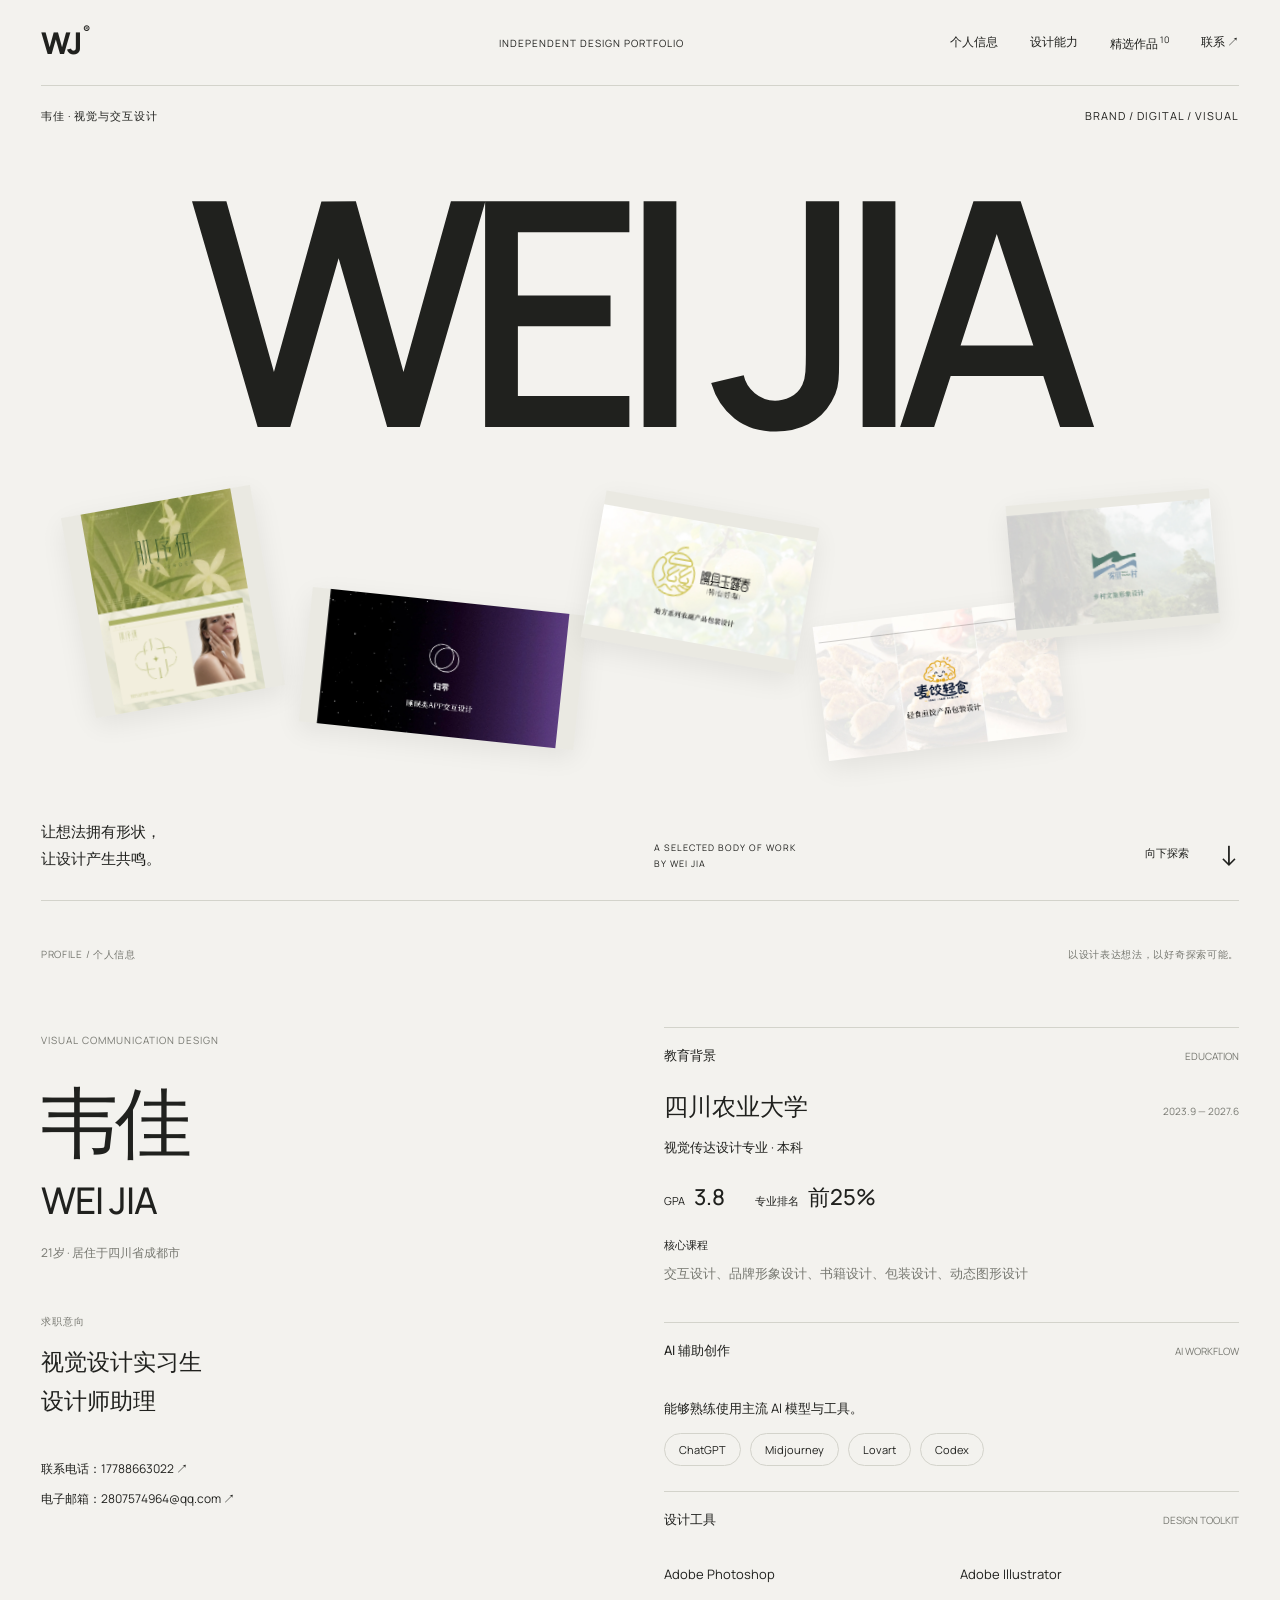
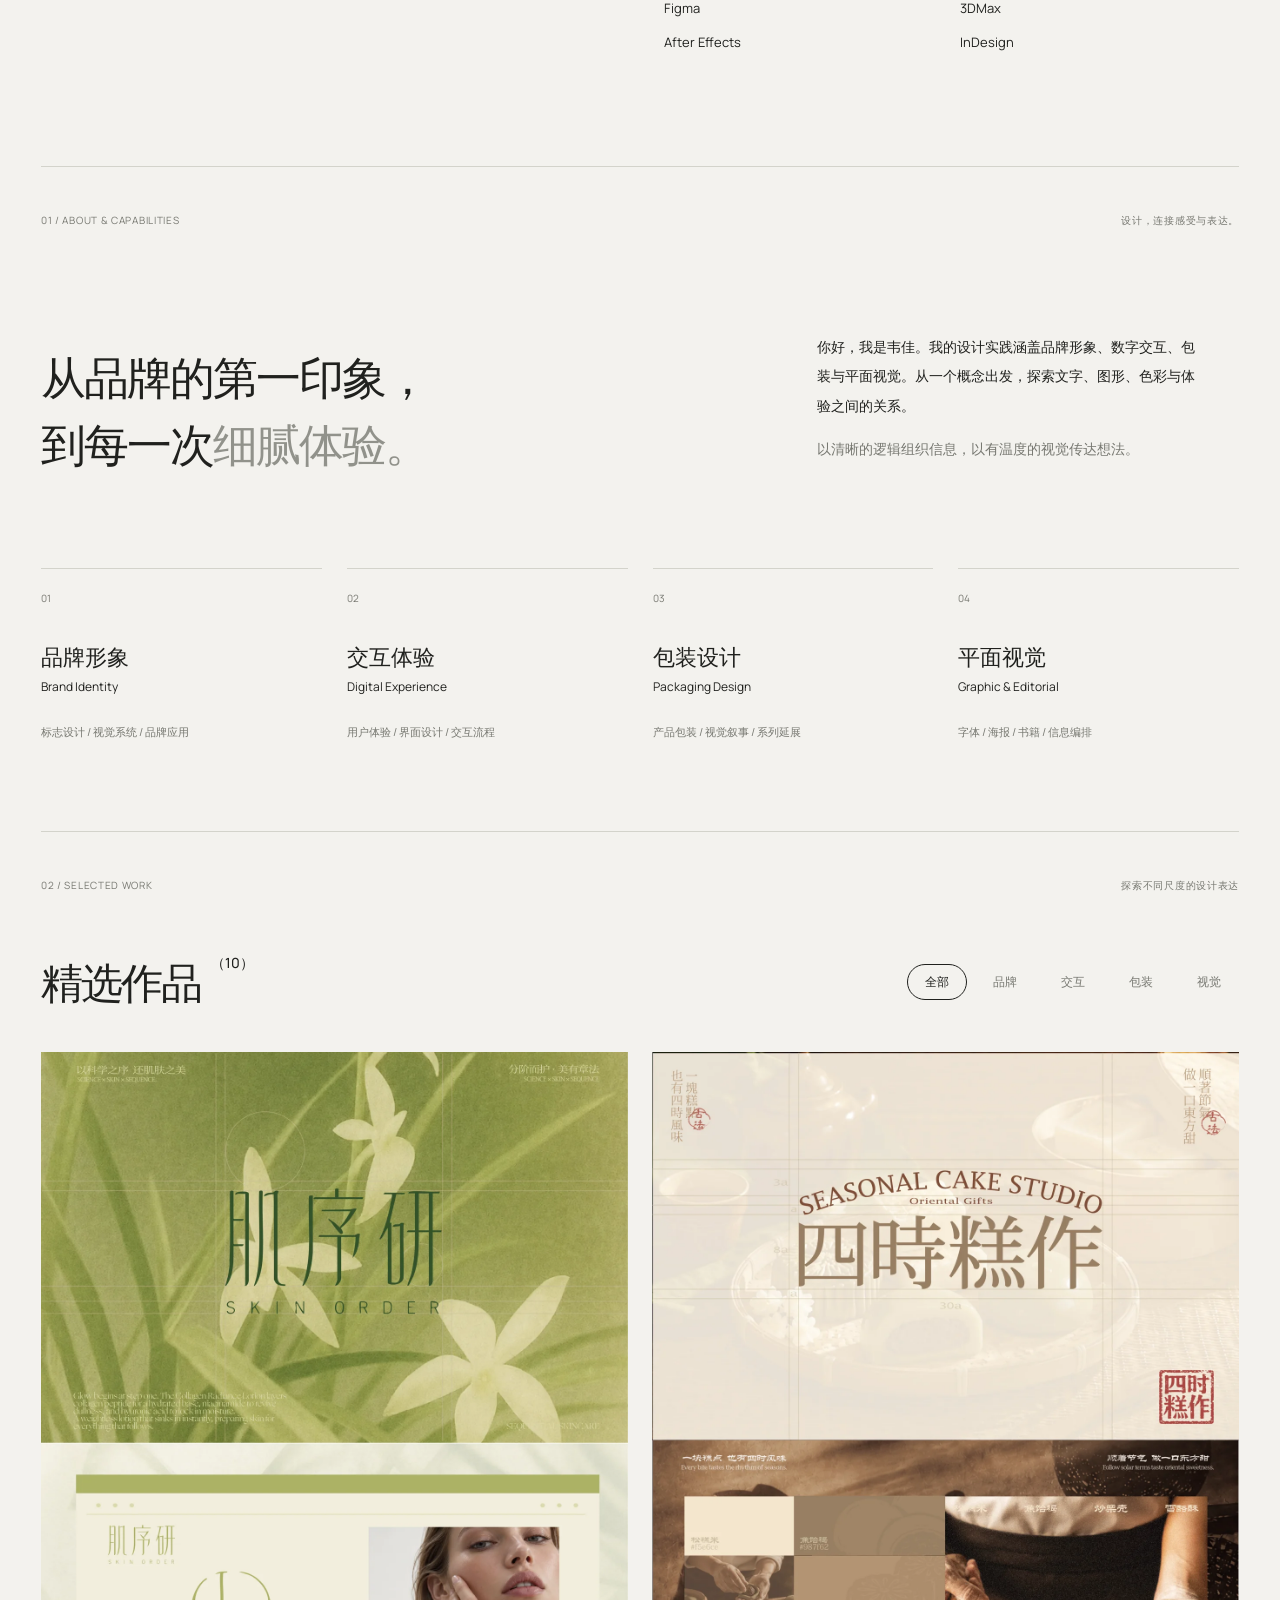
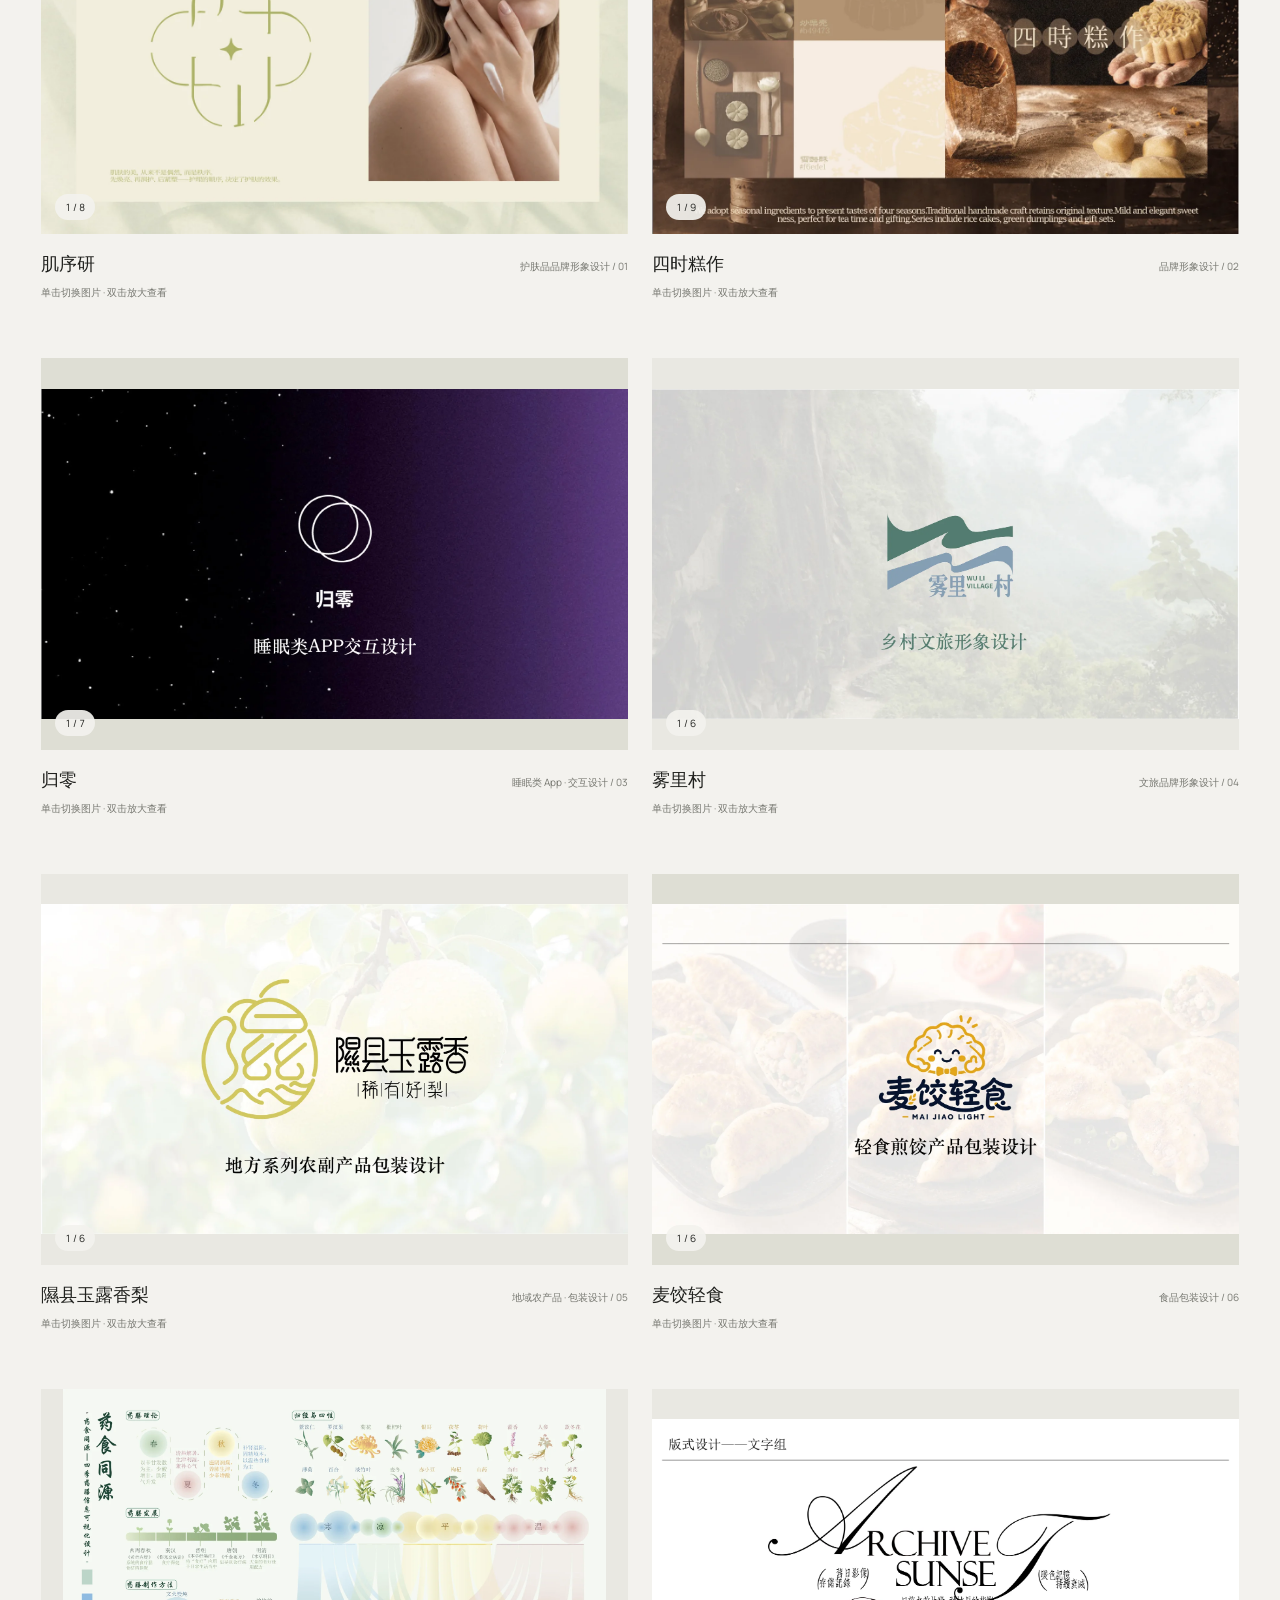
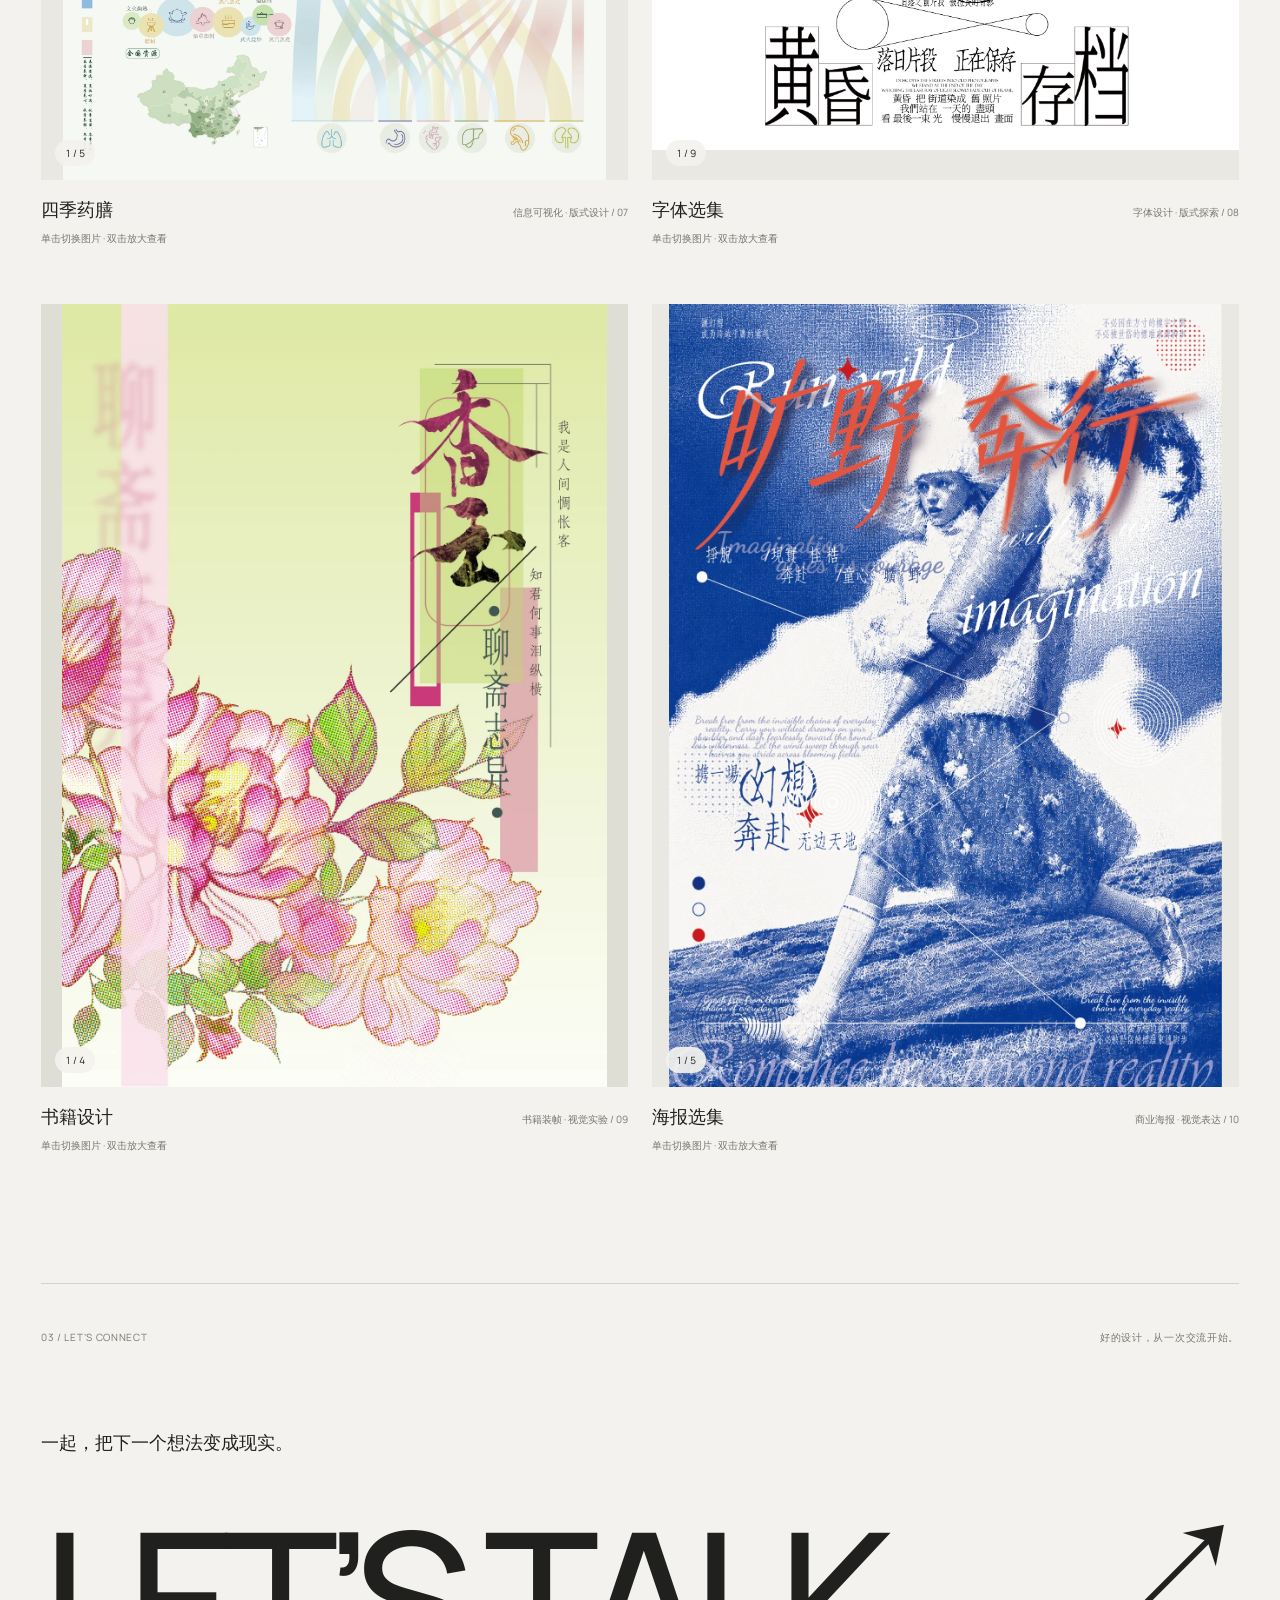
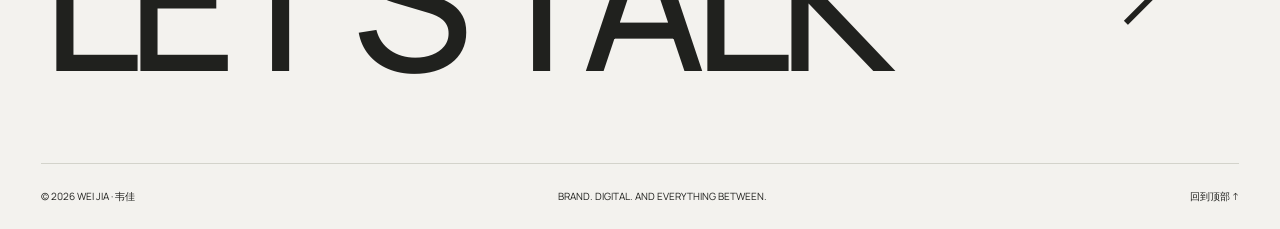
==== site/index.html @ f5d3261e "Deploy WEI JIA design portfolio" ====
<!doctype html>
<html lang="zh-CN">
<head><meta charset="UTF-8"><meta name="viewport" content="width=device-width,initial-scale=1"><meta name="description" content="WEI JIA 韦佳的设计作品集，品牌形象、交互体验与视觉设计。"><title>WEI JIA — Design Portfolio</title><link rel="stylesheet" href="style.css"><link rel="stylesheet" href="refinements.css?v=2"></head>
<body>
<header><a class="logo" href="#" aria-label="WEI JIA 首页">WJ<span>®</span></a><span class="header-note">INDEPENDENT DESIGN PORTFOLIO</span><nav><a href="#profile">个人信息</a><a href="#about">设计能力</a><a href="#work">精选作品 <sup>10</sup></a><a href="#contact">联系 ↗</a></nav></header>
<main>
<section class="hero" aria-labelledby="name"><div class="hero-top"><span>韦佳 · 视觉与交互设计</span><span>BRAND / DIGITAL / VISUAL</span></div><div class="stage"><h1 id="name">WEI JIA</h1><div class="collage" aria-label="设计作品动态拼贴"><img class="float f1" src="assets/project-16.webp" alt="肌序研护肤品品牌设计首页"><img class="float f2" src="assets/project-28.webp" alt="归零睡眠应用交互设计首页"><img class="float f3" src="assets/project-30.webp" alt="玉露香梨包装设计首页"><img class="float f4" src="assets/project-36.webp" alt="麦饺轻食包装设计首页"><img class="float f5" src="assets/project-17.webp" alt="雾里村文旅形象设计首页"></div></div><div class="hero-bottom"><p>让想法拥有形状，<br>让设计产生共鸣。</p><span class="hero-index">A SELECTED BODY OF WORK<br>BY WEI JIA</span><a href="#profile" class="scroll">向下探索 <span>↓</span></a></div></section>
<section id="profile" class="profile section" aria-labelledby="profile-title">
  <div class="eyebrow"><span>PROFILE / 个人信息</span><span>以设计表达想法，以好奇探索可能。</span></div>
  <div class="profile-layout">
    <div class="profile-identity">
      <span class="profile-label">VISUAL COMMUNICATION DESIGN</span>
      <h2 id="profile-title">韦佳<span>WEI JIA</span></h2>
      <p class="profile-age">21岁 · 居住于四川省成都市</p>
      <div class="profile-intent"><span class="profile-label">求职意向</span><p>视觉设计实习生<br>设计师助理</p></div>
      <div class="profile-contact"><a href="tel:17788663022">联系电话：17788663022 ↗</a><a href="mailto:2807574964@qq.com">电子邮箱：2807574964@qq.com ↗</a></div>
    </div>
    <div class="profile-details">
      <div class="profile-block"><div class="profile-block-title"><h3>教育背景</h3><span>EDUCATION</span></div><div class="education-heading"><h4>四川农业大学</h4><span>2023.9 — 2027.6</span></div><p>视觉传达设计专业 · 本科</p><div class="profile-results"><span>GPA <strong>3.8</strong></span><span>专业排名 <strong>前25%</strong></span></div><p class="profile-courses"><span>核心课程</span>交互设计、品牌形象设计、书籍设计、包装设计、动态图形设计</p></div>
      <div class="profile-block"><div class="profile-block-title"><h3>AI 辅助创作</h3><span>AI WORKFLOW</span></div><p>能够熟练使用主流 AI 模型与工具。</p><ul class="profile-tools"><li>ChatGPT</li><li>Midjourney</li><li>Lovart</li><li>Codex</li></ul></div>
      <div class="profile-block"><div class="profile-block-title"><h3>设计工具</h3><span>DESIGN TOOLKIT</span></div><ul class="profile-software"><li>Adobe Photoshop</li><li>Adobe Illustrator</li><li>Figma</li><li>3DMax</li><li>After Effects</li><li>InDesign</li></ul></div>
    </div>
  </div>
</section>
<section id="about" class="about section"><div class="eyebrow"><span>01 / ABOUT & CAPABILITIES</span><span>设计，连接感受与表达。</span></div><div class="intro"><h2>从品牌的第一印象，<br>到每一次<span>细腻体验。</span></h2><div class="intro-copy"><p>你好，我是韦佳。我的设计实践涵盖品牌形象、数字交互、包装与平面视觉。从一个概念出发，探索文字、图形、色彩与体验之间的关系。</p><p>以清晰的逻辑组织信息，以有温度的视觉传达想法。</p></div></div><div class="capabilities"><div><span>01</span><h3>品牌形象</h3><p>Brand Identity</p><small>标志设计 / 视觉系统 / 品牌应用</small></div><div><span>02</span><h3>交互体验</h3><p>Digital Experience</p><small>用户体验 / 界面设计 / 交互流程</small></div><div><span>03</span><h3>包装设计</h3><p>Packaging Design</p><small>产品包装 / 视觉叙事 / 系列延展</small></div><div><span>04</span><h3>平面视觉</h3><p>Graphic & Editorial</p><small>字体 / 海报 / 书籍 / 信息编排</small></div></div></section>
<section id="work" class="section work"><div class="eyebrow"><span>02 / SELECTED WORK</span><span>探索不同尺度的设计表达</span></div><div class="work-heading"><h2>精选作品<span>（10）</span></h2><div class="filters" role="group" aria-label="作品分类"><button class="active" data-filter="all">全部</button><button data-filter="brand">品牌</button><button data-filter="digital">交互</button><button data-filter="pack">包装</button><button data-filter="graphic">视觉</button></div></div><div id="projects" class="projects"></div></section>
<section id="contact" class="contact section"><div class="eyebrow"><span>03 / LET’S CONNECT</span><span>好的设计，从一次交流开始。</span></div><p>一起，把下一个想法变成现实。</p><a class="contact-title" href="#contact-note" id="contact-action" aria-expanded="false" aria-controls="contact-note">LET’S TALK<span>↗</span></a><div id="contact-note" hidden><a href="tel:17788663022">TEL：17788663022</a><a href="mailto:2807574964@qq.com">EMAIL：2807574964@qq.com</a><p>vx：17788663022</p></div><footer><span>© 2026 WEI JIA · 韦佳</span><span>BRAND. DIGITAL. AND EVERYTHING BETWEEN.</span><a href="#">回到顶部 ↑</a></footer></section>
</main>
<dialog id="project-dialog"><div class="dialog-bar"><div><span id="dialog-type"></span><h2 id="dialog-title"></h2></div><button id="close-dialog" aria-label="关闭项目">关闭 ×</button></div><div id="dialog-images"></div></dialog>
<script src="app.js?v=2"></script></body></html>
---- site/style.css ----
@import url('https://fonts.googleapis.com/css2?family=Manrope:wght@400;500;600;700;800&display=swap');
:root{--paper:#f3f2ee;--ink:#20211e;--muted:#777871;--line:#d3d3cb}*{box-sizing:border-box}html{scroll-behavior:smooth;scroll-padding-top:90px}body{margin:0;background:var(--paper);color:var(--ink);font-family:Manrope,Arial,'Microsoft YaHei',sans-serif;-webkit-font-smoothing:antialiased}a{color:inherit;text-decoration:none}button{font:inherit;cursor:pointer}header{height:86px;margin:0 3.2%;display:flex;align-items:center;justify-content:space-between;border-bottom:1px solid var(--line)}.logo{font-size:30px;font-weight:800;letter-spacing:-3px}.logo span{font-size:11px;vertical-align:top;letter-spacing:0;margin-left:4px}.header-note{font-size:10px;letter-spacing:1px;margin-left:12%}nav{display:flex;gap:32px;font-size:12px}nav a:hover{opacity:.5}sup{font-size:9px}.hero{padding:22px 3.2% 28px;min-height:calc(100svh - 86px);display:flex;flex-direction:column;overflow:hidden}.hero-top,.hero-bottom,.eyebrow{display:flex;justify-content:space-between;font-size:11px}.hero-top{letter-spacing:1px}.stage{position:relative;flex:1;min-height:490px;display:flex;align-items:center;justify-content:center}.stage h1{font-size:clamp(110px,24.5vw,440px);letter-spacing:-.085em;line-height:.85;font-weight:600;margin:0 1.5% 0 0;white-space:nowrap;position:relative;z-index:2;pointer-events:none}.float{position:absolute;width:15%;height:58%;max-height:310px;object-fit:cover;box-shadow:0 8px 25px #00000012;animation:arrive 1.6s cubic-bezier(.2,.8,.2,1) both,drift 8s ease-in-out 1.6s infinite alternate;transition:filter .4s}.f1{left:9%;top:0%;transform:rotate(-10deg);--rot:-10deg;animation-delay:0s,1.6s}.f2{left:32%;top:35%;width:24%;height:41%;transform:rotate(6deg);--rot:6deg;z-index:3;animation-delay:.12s,1.7s}.f3{right:14%;top:2%;width:16%;transform:rotate(10deg);--rot:10deg;animation-delay:.22s,1.8s}.f4{right:1%;bottom:4%;width:16%;height:49%;transform:rotate(-7deg);--rot:-7deg;animation-delay:.32s,1.9s}.f5{left:0%;bottom:2%;width:20%;height:32%;transform:rotate(-5deg);--rot:-5deg;animation-delay:.4s,2s}.hero-bottom{align-items:flex-end;position:relative;z-index:4}.hero-bottom p{font-size:15px;line-height:1.8;margin:0}.hero-index{font-size:9px;line-height:1.8;letter-spacing:1px;margin-left:12%}.scroll{display:flex;gap:30px;align-items:center}.scroll span{font-size:28px}.section{margin:0 3.2%;padding:46px 0 90px;border-top:1px solid var(--line)}.eyebrow{color:var(--muted);letter-spacing:.7px;font-size:10px}.intro{display:grid;grid-template-columns:1.5fr 1fr;gap:12%;align-items:end;margin:90px 0}.intro h2{font-size:clamp(28px,3.5vw,60px);letter-spacing:-2px;font-weight:500;line-height:1.5;margin:0}.intro h2 span{color:#91928b}.intro-copy{max-width:390px;font-size:14px;line-height:2.1}.intro-copy p:last-child{color:var(--muted)}.capabilities{display:grid;grid-template-columns:repeat(4,1fr);gap:25px}.capabilities>div{border-top:1px solid var(--line);padding-top:16px}.capabilities span{font-size:10px;color:var(--muted)}.capabilities h3{font-size:22px;font-weight:500;margin:35px 0 5px}.capabilities p{font-size:12px;margin:0 0 24px}.capabilities small{font-size:11px;color:var(--muted)}.work-heading{display:flex;justify-content:space-between;align-items:center;margin:60px 0 40px}.work-heading h2{font-weight:500;font-size:42px;letter-spacing:-2px;margin:0}.work-heading h2 span{font-size:14px;vertical-align:top;letter-spacing:0;margin-left:10px}.filters{display:flex;gap:8px}.filters button{border:1px solid transparent;background:none;padding:8px 17px;border-radius:30px;font-size:12px;color:var(--muted)}.filters .active{border-color:var(--ink);color:var(--ink)}.projects{display:grid;grid-template-columns:1fr 1fr;gap:58px 24px}.project{border:0;padding:0;background:none;text-align:left;color:inherit}.project[hidden]{display:none}.project-image{height:480px;overflow:hidden;background:#e4e4dc;position:relative}.project-image img{width:100%;height:100%;object-fit:cover;transition:transform .7s}.project:hover img{transform:scale(1.035)}.project-image .arrow{position:absolute;right:18px;bottom:18px;background:var(--paper);border-radius:50%;width:42px;height:42px;display:grid;place-items:center;font-size:22px;transform:translateY(65px);transition:transform .3s}.project:hover .arrow,.project:focus-visible .arrow{transform:translateY(0)}.project-meta{display:flex;justify-content:space-between;margin-top:17px;align-items:baseline}.project-meta h3{font-size:18px;font-weight:500;margin:0}.project-meta span{font-size:10px;color:var(--muted)}.project:nth-child(3n) .project-image{background:#deded4}.contact{padding-bottom:0;margin-top:40px}.contact>p{margin-top:85px;font-size:18px}.contact-title{font-size:clamp(70px,15vw,230px);font-weight:500;letter-spacing:-.07em;line-height:1.3;display:flex;justify-content:space-between}.contact-title span{font-size:.8em}#contact-note{padding:15px 0;font-size:14px;color:var(--muted)}footer{border-top:1px solid var(--line);padding:25px 0;display:flex;justify-content:space-between;font-size:10px;margin-top:40px}dialog{width:min(1100px,94vw);max-height:92svh;border:0;background:var(--paper);padding:24px;overscroll-behavior:contain}dialog::backdrop{background:#161713bf;backdrop-filter:blur(9px)}.dialog-bar{display:flex;justify-content:space-between;align-items:center;position:sticky;top:-24px;background:var(--paper);padding:18px 0;z-index:2}.dialog-bar h2{font-size:26px;font-weight:500;margin:8px 0}.dialog-bar span{font-size:11px;color:var(--muted)}.dialog-bar button{border:1px solid var(--line);background:none;border-radius:30px;padding:10px 20px}#dialog-images{display:grid;gap:20px}#dialog-images img{width:100%;height:auto;display:block}body.modal-open{overflow:hidden}@keyframes arrive{from{opacity:0;translate:0 90px;rotate:10deg}to{opacity:1;translate:0 0;rotate:0deg}}@keyframes drift{from{transform:translateY(0) rotate(var(--rot))}to{transform:translateY(-16px) rotate(calc(var(--rot) + 3deg))}}@media(min-width:1700px){.project-image{height:620px}.stage{min-height:650px}}@media(max-width:760px){header{height:70px;margin:0 5%}.header-note{display:none}nav{gap:17px;font-size:10px}.hero{padding:20px 5%;min-height:calc(90svh - 70px)}.hero-top{font-size:8px}.stage{min-height:420px}.stage h1{font-size:25vw}.float{width:25%;height:45%}.f1{left:6%;top:6%}.f2{left:26%;top:50%;width:36%;height:27%}.f3{right:12%;top:8%;width:24%}.f4{right:0%;bottom:6%;width:24%;height:35%}.f5{left:0%;bottom:6%;width:30%;height:23%}.hero-index{display:none}.hero-bottom p{font-size:12px}.section{margin:0 5%;padding:30px 0 60px}.eyebrow{font-size:8px;gap:20px}.intro{grid-template-columns:1fr;margin:55px 0;gap:20px}.intro h2{font-size:32px;letter-spacing:-1px}.intro-copy{font-size:13px}.capabilities{grid-template-columns:1fr 1fr;gap:30px 18px}.capabilities h3{margin-top:24px;font-size:20px}.capabilities small{font-size:9px}.work-heading{display:block;margin:45px 0 25px}.work-heading h2{font-size:32px}.filters{margin-top:25px;gap:2px}.filters button{padding:7px 14px}.projects{grid-template-columns:1fr;gap:35px}.project-image{height:430px}.project-meta span{font-size:9px}.project-image .arrow{transform:none}.contact>p{margin-top:60px;font-size:14px}.contact-title{font-size:16vw}footer{gap:20px;font-size:9px}footer>span:nth-child(2){display:none}dialog{padding:14px}.dialog-bar{top:-14px}}@media(prefers-reduced-motion:reduce){html{scroll-behavior:auto}.float{animation:none}.project-image img{transition:none}}
---- site/refinements.css ----
.stage{flex-direction:column;gap:48px;padding:32px 0 24px;min-height:0}
.stage h1{z-index:5;flex:none}
.collage{position:relative;width:100%;height:clamp(210px,22vw,310px);flex:none;margin-top:5px}
.collage .float{bottom:auto;max-height:none;object-fit:contain;background:#eae9e2;z-index:1}
.collage .f1{left:3%;right:auto;top:2%;width:16%;height:72%;--rot:-9deg}
.collage .f2{left:22%;right:auto;top:38%;width:23%;height:48%;--rot:6deg}
.collage .f3{left:46%;right:auto;top:5%;width:18%;height:53%;--rot:-7deg}
.collage .f4{left:65%;right:auto;top:42%;width:20%;height:48%;--rot:8deg}
.collage .f5{left:81%;right:auto;top:1%;width:17%;height:48%;--rot:-5deg}
.projects{align-items:start}
.profile{min-height:90svh}
.profile-layout{display:grid;grid-template-columns:1fr 1.2fr;gap:12%;margin-top:65px}
.profile-label{font-size:10px;letter-spacing:1px;color:var(--muted)}
.profile-identity h2{font-size:clamp(48px,6vw,88px);font-weight:500;letter-spacing:-3px;line-height:1.15;margin:28px 0 20px}
.profile-identity h2 span{display:block;font-size:.48em;letter-spacing:-1px;margin-top:14px}
.profile-age{font-size:12px;color:var(--muted);line-height:1.8}
.profile-intent{margin-top:45px}
.profile-intent p{font-size:23px;line-height:1.7;margin:12px 0 0}
.profile-contact{margin-top:40px;display:grid;gap:12px;font-size:12px;overflow-wrap:anywhere}
.profile-contact a:hover{text-decoration:underline;text-underline-offset:5px}
.profile-block{border-top:1px solid var(--line);padding:18px 0 25px}
.profile-block-title,.education-heading{display:flex;align-items:baseline;justify-content:space-between;gap:16px}
.profile-block-title h3{font-size:13px;font-weight:500;margin:0 0 24px}
.profile-block-title>span,.education-heading>span{font-size:10px;color:var(--muted)}
.education-heading h4{font-size:24px;font-weight:500;margin:0}
.profile-block p{font-size:13px;line-height:1.9;margin:12px 0}
.profile-results{display:flex;gap:30px;font-size:11px;margin:22px 0}
.profile-results strong{font-size:22px;font-weight:500;margin-left:7px}
.profile-courses{color:var(--muted)}
.profile-courses>span{display:block;color:var(--ink);font-size:11px;margin-bottom:5px}
.profile-tools,.profile-software{list-style:none;padding:0;margin:12px 0 0;display:flex;flex-wrap:wrap;gap:9px}
.profile-tools li{font-size:11px;border:1px solid var(--line);border-radius:24px;padding:8px 14px}
.profile-software{display:grid;grid-template-columns:1fr 1fr;gap:16px;font-size:13px}
@media(max-width:760px){.profile-layout{grid-template-columns:1fr;gap:40px;margin-top:40px}.profile{min-height:0}.profile-identity h2{font-size:56px}.profile-intent{margin-top:30px}.profile-contact{margin-top:25px}.education-heading{flex-wrap:wrap;gap:8px}nav{gap:12px}.profile-block-title>span{font-size:9px}}
.project-image{height:auto;aspect-ratio:3/2;background:#e9e8e2}
.portrait .project-image{aspect-ratio:3/4}
.project-image img{object-fit:contain}
.project:hover img{transform:none}
.project-image{touch-action:manipulation}
.image-count{position:absolute;bottom:14px;left:14px;padding:6px 10px;border-radius:20px;background:#f3f2eeeb;color:var(--ink);font-size:10px;font-variant-numeric:tabular-nums}
.interaction-hint{display:block;font-size:10px;color:var(--muted);margin-top:9px}
#dialog-images img{scroll-margin-top:105px}
#contact-note{border-top:1px solid var(--line);padding:28px 0;font-size:clamp(16px,2vw,25px);line-height:2}
#contact-note a{display:block;width:fit-content}
#contact-note a:hover{text-decoration:underline;text-underline-offset:5px}
#contact-note p{margin:0}
@media(max-width:760px){.stage{gap:35px;padding:50px 0 32px}.collage{height:195px}.collage .f1{left:0;width:23%;height:65%}.collage .f2{left:19%;top:46%;width:30%;height:40%}.collage .f3{left:38%;top:3%;width:27%;height:42%}.collage .f4{left:58%;top:51%;width:29%;height:41%}.collage .f5{left:75%;top:8%;width:25%;height:42%}.project-image{height:auto}.hero{min-height:calc(90svh - 70px)}}
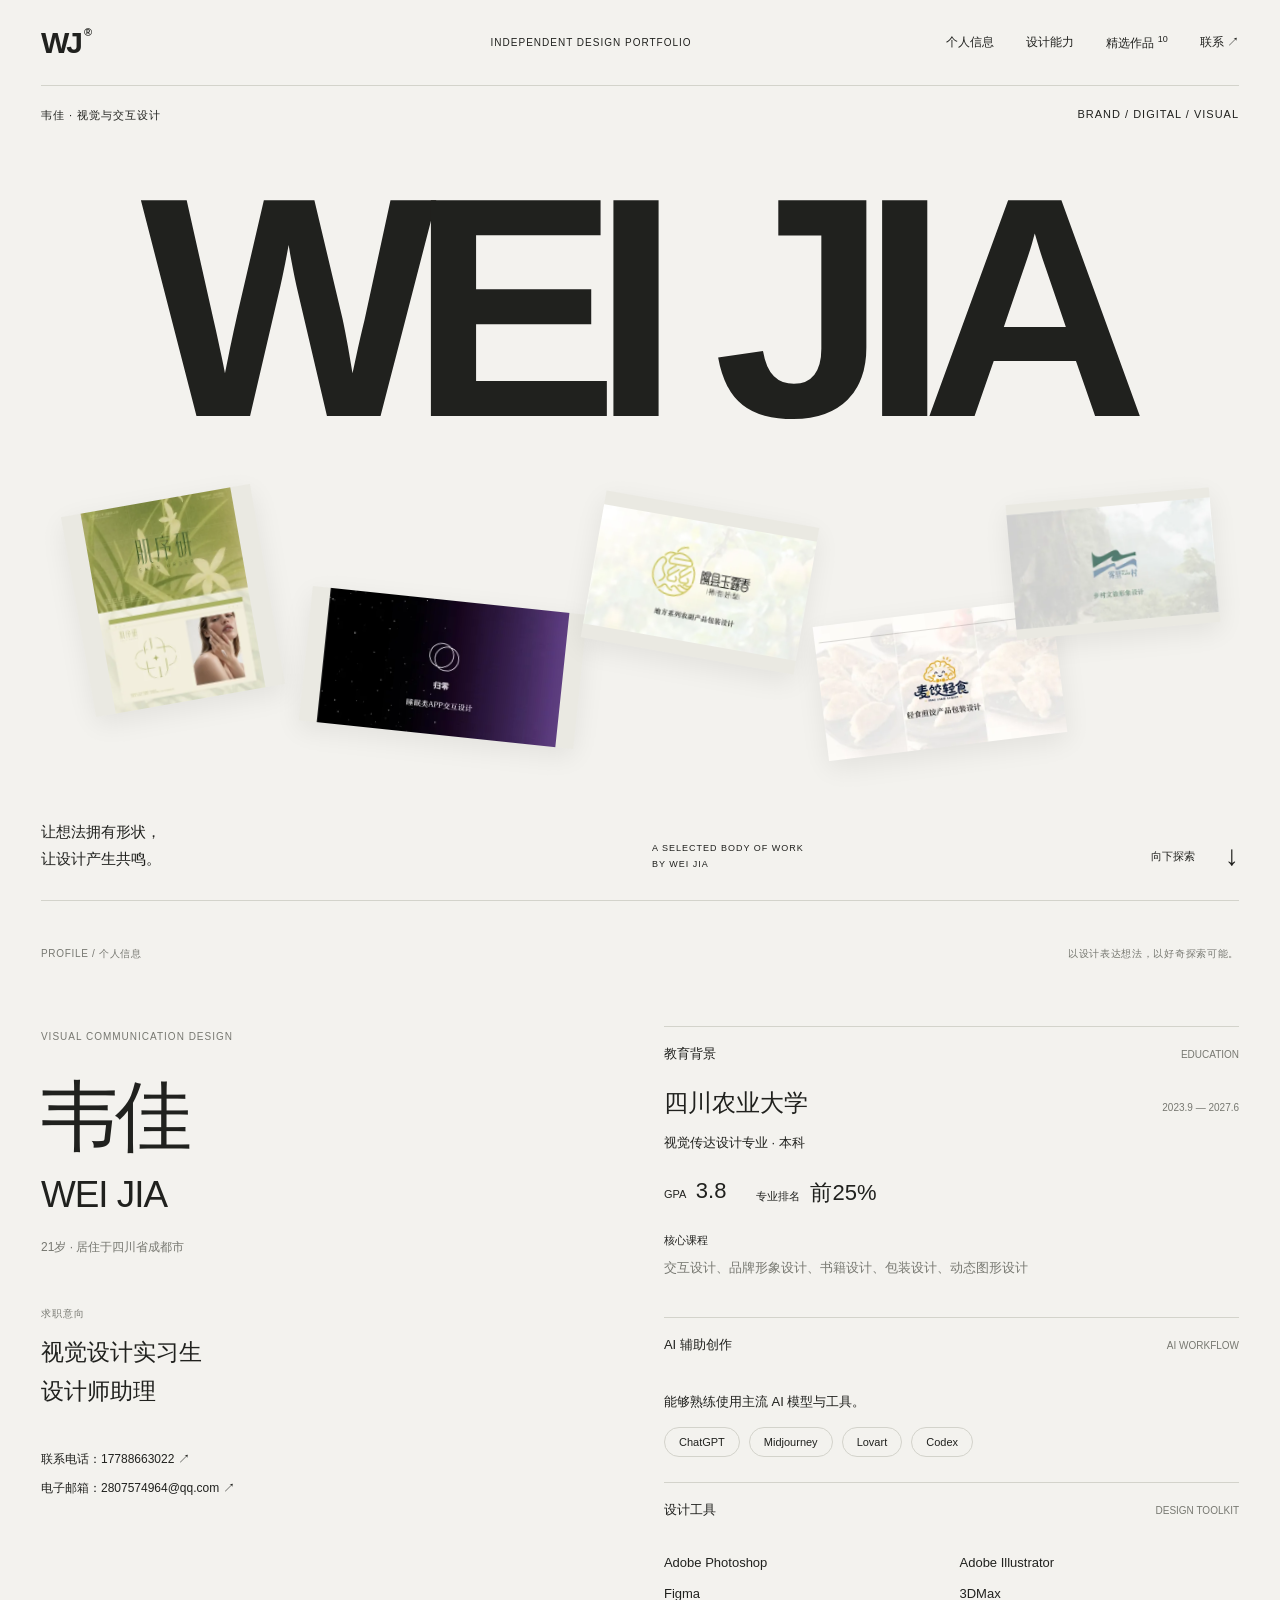
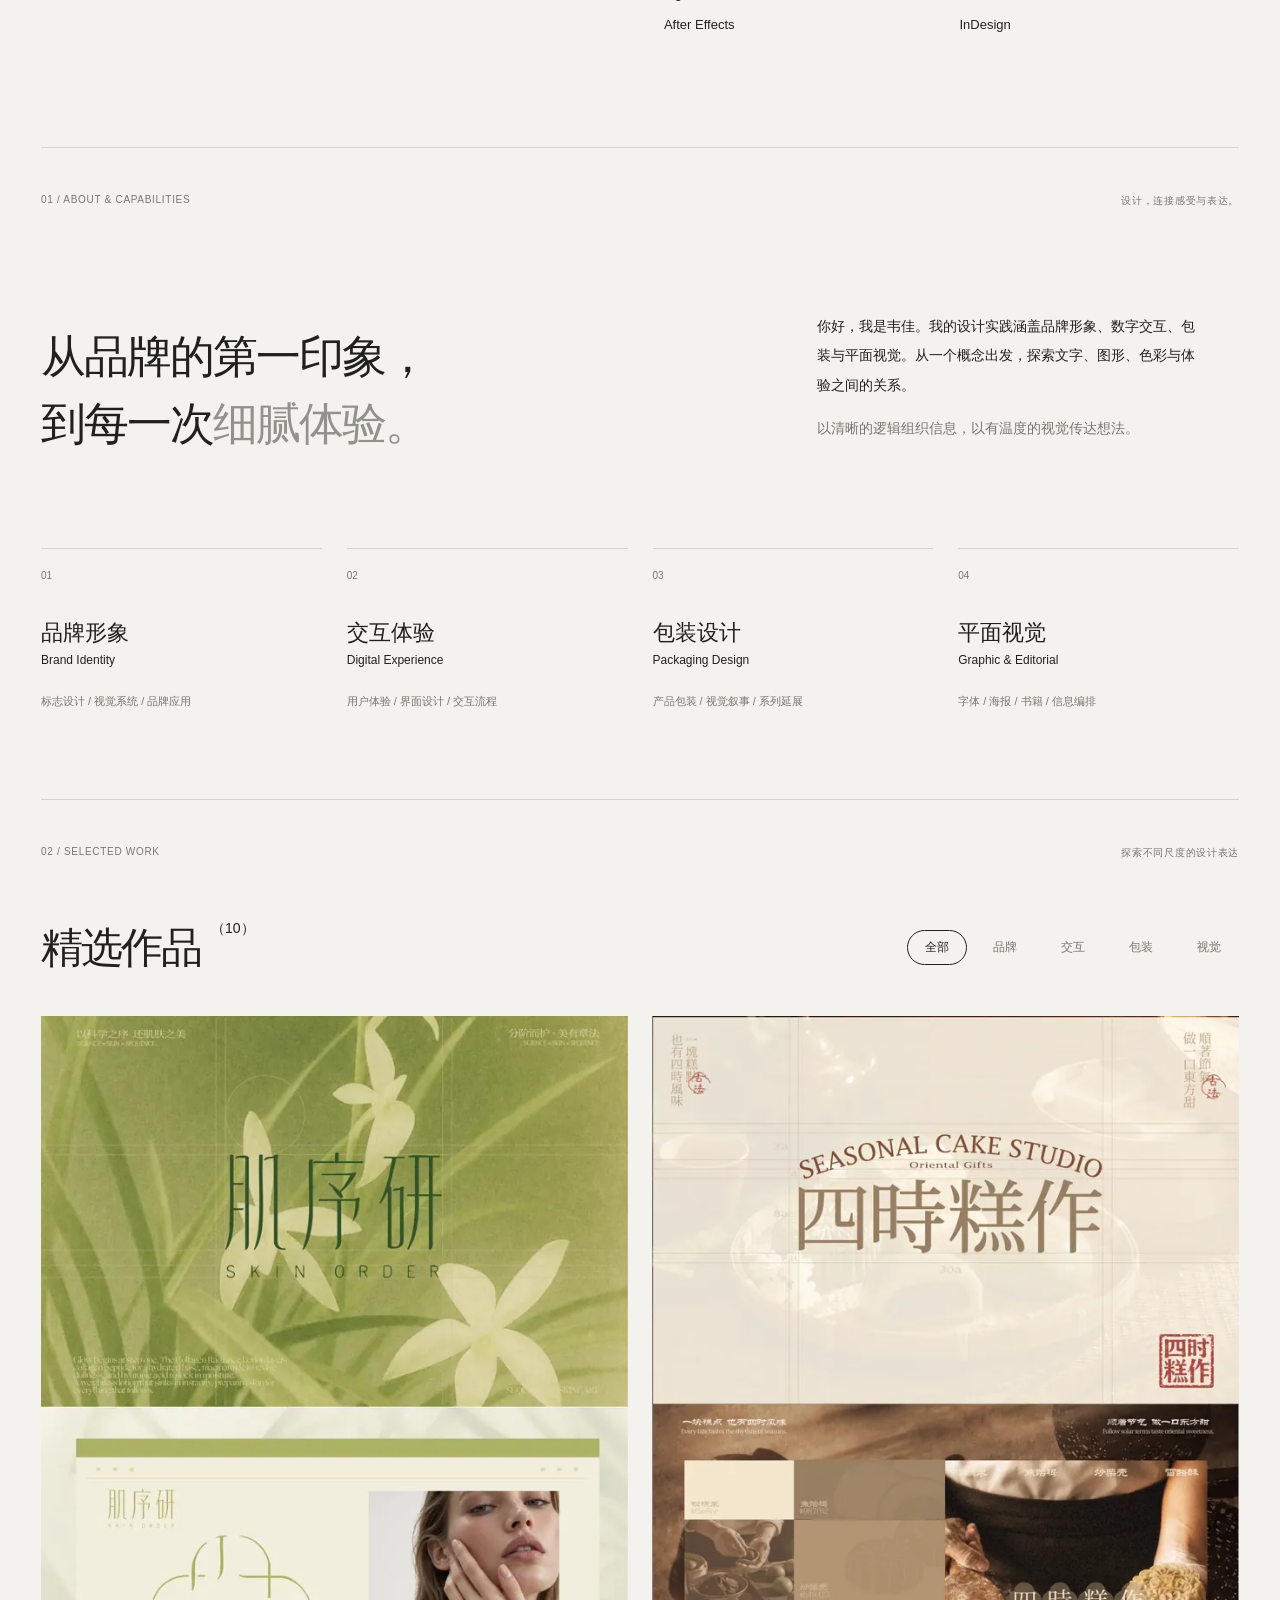
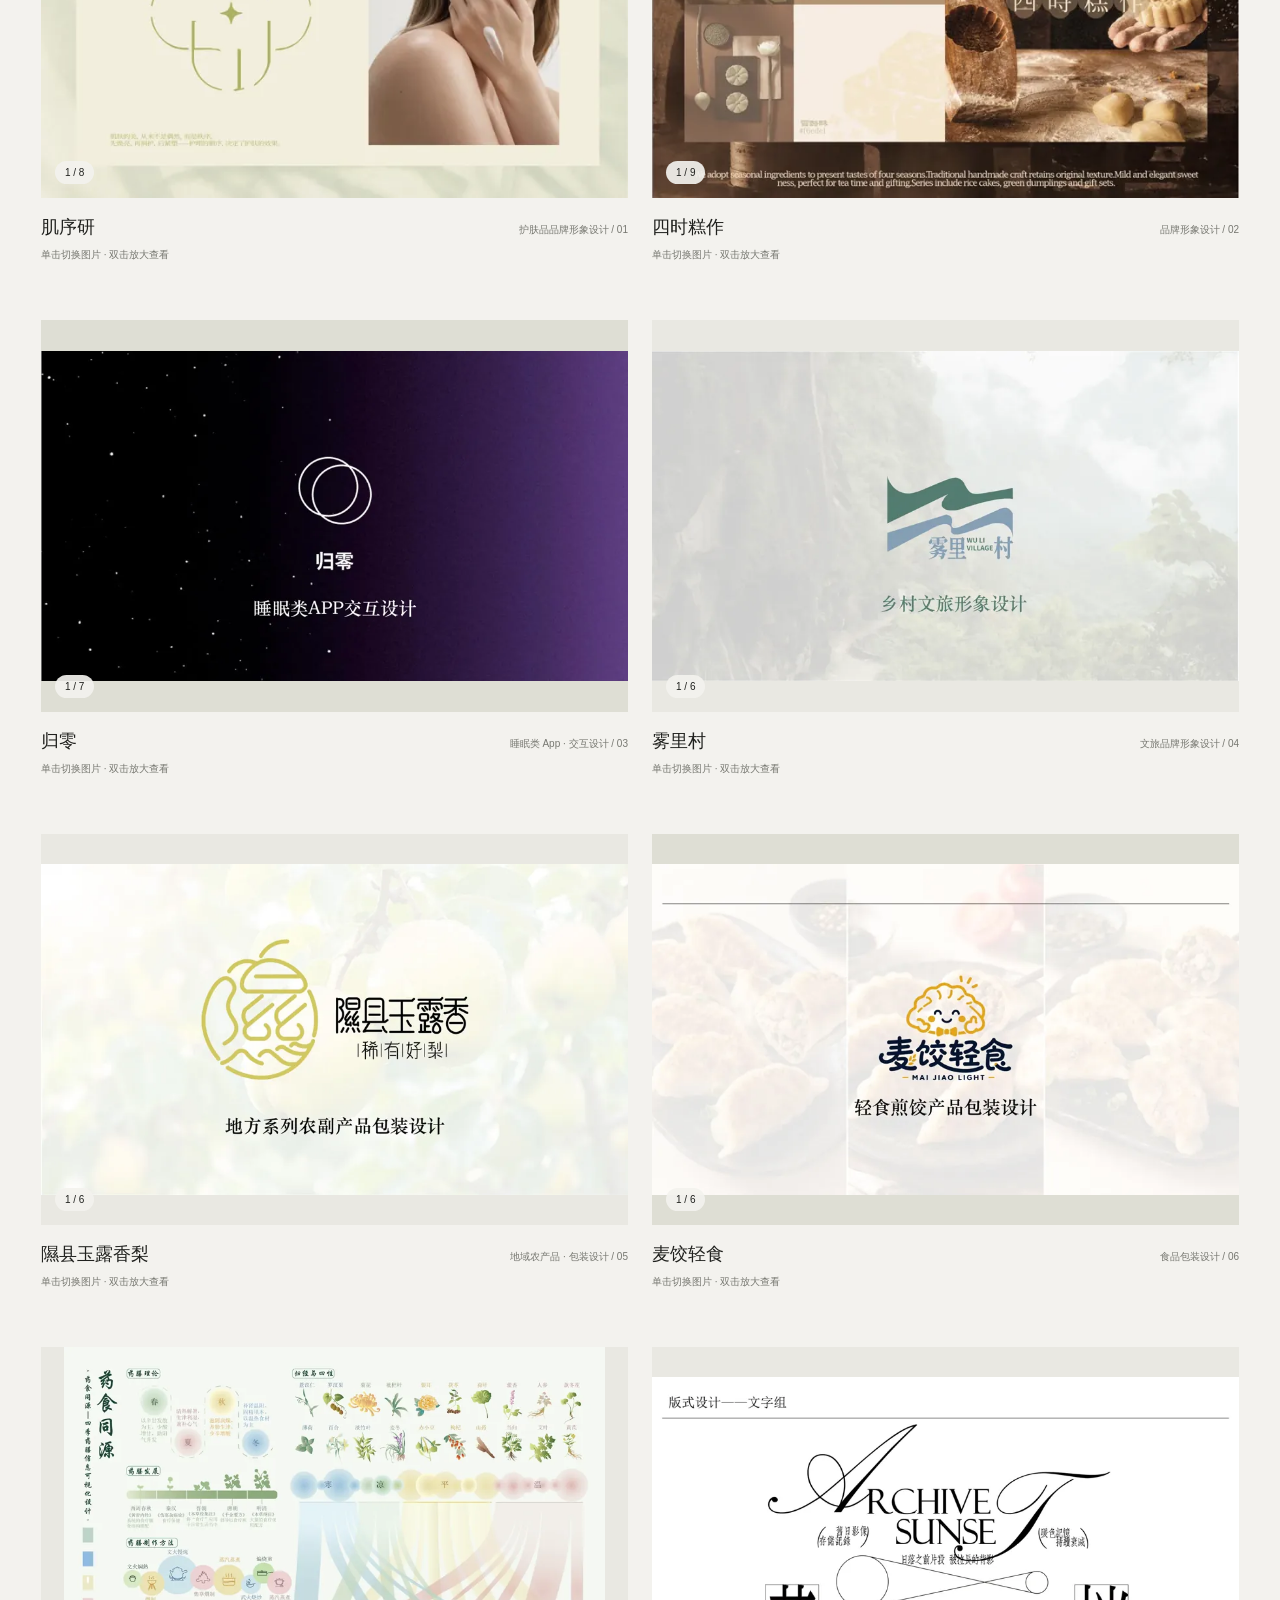
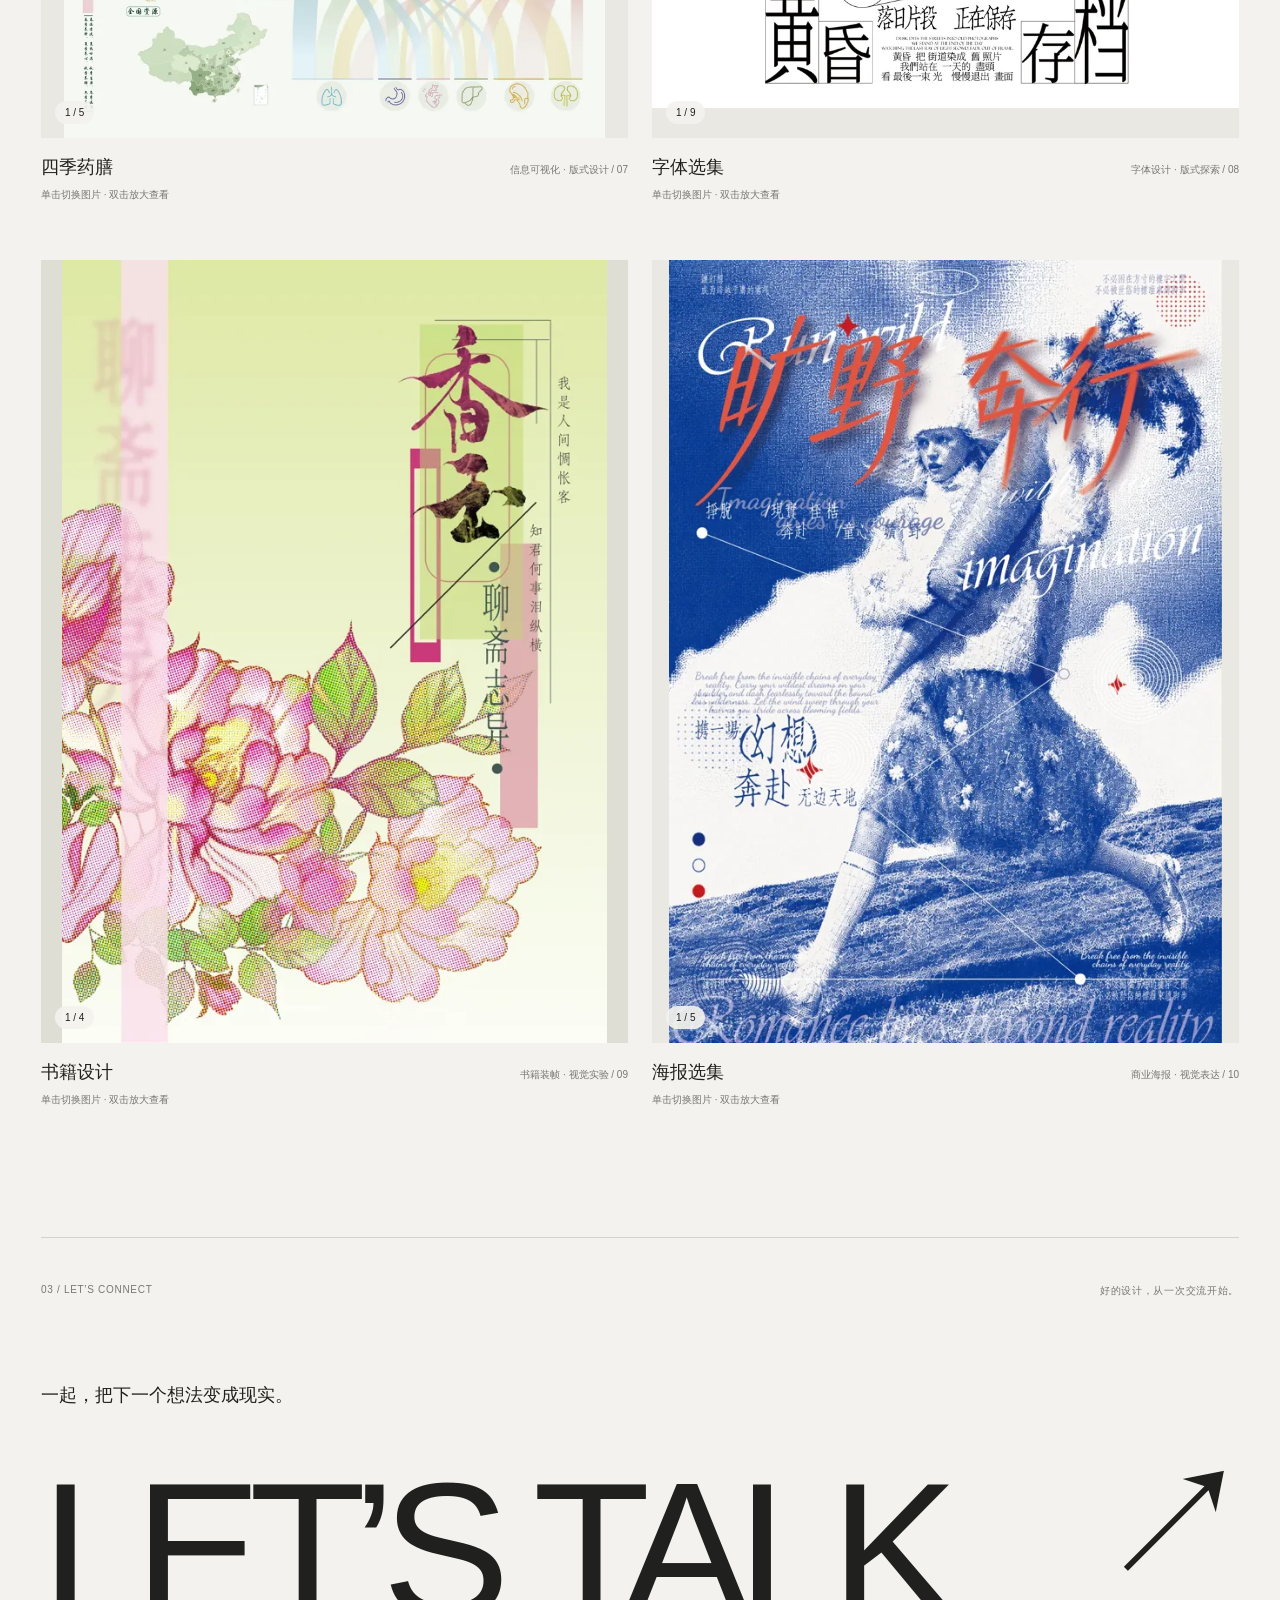
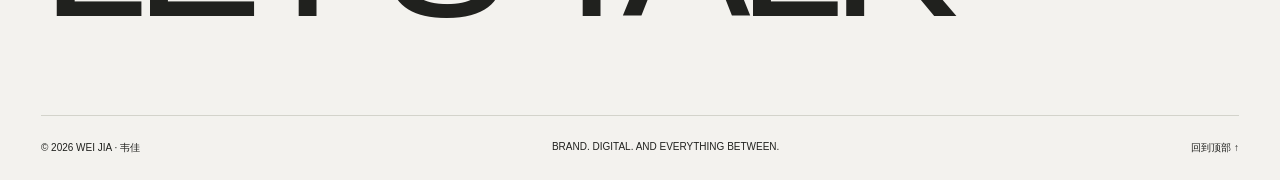
==== commit de6eb016: "Optimize portfolio image loading and remove external font dependency" ====
--- a/site/index.html
+++ b/site/index.html
@@ -4,7 +4,7 @@
 <body>
 <header><a class="logo" href="#" aria-label="WEI JIA 首页">WJ<span>®</span></a><span class="header-note">INDEPENDENT DESIGN PORTFOLIO</span><nav><a href="#profile">个人信息</a><a href="#about">设计能力</a><a href="#work">精选作品 <sup>10</sup></a><a href="#contact">联系 ↗</a></nav></header>
 <main>
-<section class="hero" aria-labelledby="name"><div class="hero-top"><span>韦佳 · 视觉与交互设计</span><span>BRAND / DIGITAL / VISUAL</span></div><div class="stage"><h1 id="name">WEI JIA</h1><div class="collage" aria-label="设计作品动态拼贴"><img class="float f1" src="assets/project-16.webp" alt="肌序研护肤品品牌设计首页"><img class="float f2" src="assets/project-28.webp" alt="归零睡眠应用交互设计首页"><img class="float f3" src="assets/project-30.webp" alt="玉露香梨包装设计首页"><img class="float f4" src="assets/project-36.webp" alt="麦饺轻食包装设计首页"><img class="float f5" src="assets/project-17.webp" alt="雾里村文旅形象设计首页"></div></div><div class="hero-bottom"><p>让想法拥有形状，<br>让设计产生共鸣。</p><span class="hero-index">A SELECTED BODY OF WORK<br>BY WEI JIA</span><a href="#profile" class="scroll">向下探索 <span>↓</span></a></div></section>
+<section class="hero" aria-labelledby="name"><div class="hero-top"><span>韦佳 · 视觉与交互设计</span><span>BRAND / DIGITAL / VISUAL</span></div><div class="stage"><h1 id="name">WEI JIA</h1><div class="collage" aria-label="设计作品动态拼贴"><img class="float f1" decoding="async" fetchpriority="high" src="assets/480/project-16.webp" alt="肌序研护肤品品牌设计首页"><img class="float f2" decoding="async" src="assets/480/project-28.webp" alt="归零睡眠应用交互设计首页"><img class="float f3" decoding="async" src="assets/480/project-30.webp" alt="玉露香梨包装设计首页"><img class="float f4" decoding="async" src="assets/480/project-36.webp" alt="麦饺轻食包装设计首页"><img class="float f5" decoding="async" src="assets/480/project-17.webp" alt="雾里村文旅形象设计首页"></div></div><div class="hero-bottom"><p>让想法拥有形状，<br>让设计产生共鸣。</p><span class="hero-index">A SELECTED BODY OF WORK<br>BY WEI JIA</span><a href="#profile" class="scroll">向下探索 <span>↓</span></a></div></section>
 <section id="profile" class="profile section" aria-labelledby="profile-title">
   <div class="eyebrow"><span>PROFILE / 个人信息</span><span>以设计表达想法，以好奇探索可能。</span></div>
   <div class="profile-layout">
--- a/site/style.css
+++ b/site/style.css
@@ -1,2 +1 @@
-@import url('https://fonts.googleapis.com/css2?family=Manrope:wght@400;500;600;700;800&display=swap');
 :root{--paper:#f3f2ee;--ink:#20211e;--muted:#777871;--line:#d3d3cb}*{box-sizing:border-box}html{scroll-behavior:smooth;scroll-padding-top:90px}body{margin:0;background:var(--paper);color:var(--ink);font-family:Manrope,Arial,'Microsoft YaHei',sans-serif;-webkit-font-smoothing:antialiased}a{color:inherit;text-decoration:none}button{font:inherit;cursor:pointer}header{height:86px;margin:0 3.2%;display:flex;align-items:center;justify-content:space-between;border-bottom:1px solid var(--line)}.logo{font-size:30px;font-weight:800;letter-spacing:-3px}.logo span{font-size:11px;vertical-align:top;letter-spacing:0;margin-left:4px}.header-note{font-size:10px;letter-spacing:1px;margin-left:12%}nav{display:flex;gap:32px;font-size:12px}nav a:hover{opacity:.5}sup{font-size:9px}.hero{padding:22px 3.2% 28px;min-height:calc(100svh - 86px);display:flex;flex-direction:column;overflow:hidden}.hero-top,.hero-bottom,.eyebrow{display:flex;justify-content:space-between;font-size:11px}.hero-top{letter-spacing:1px}.stage{position:relative;flex:1;min-height:490px;display:flex;align-items:center;justify-content:center}.stage h1{font-size:clamp(110px,24.5vw,440px);letter-spacing:-.085em;line-height:.85;font-weight:600;margin:0 1.5% 0 0;white-space:nowrap;position:relative;z-index:2;pointer-events:none}.float{position:absolute;width:15%;height:58%;max-height:310px;object-fit:cover;box-shadow:0 8px 25px #00000012;animation:arrive 1.6s cubic-bezier(.2,.8,.2,1) both,drift 8s ease-in-out 1.6s infinite alternate;transition:filter .4s}.f1{left:9%;top:0%;transform:rotate(-10deg);--rot:-10deg;animation-delay:0s,1.6s}.f2{left:32%;top:35%;width:24%;height:41%;transform:rotate(6deg);--rot:6deg;z-index:3;animation-delay:.12s,1.7s}.f3{right:14%;top:2%;width:16%;transform:rotate(10deg);--rot:10deg;animation-delay:.22s,1.8s}.f4{right:1%;bottom:4%;width:16%;height:49%;transform:rotate(-7deg);--rot:-7deg;animation-delay:.32s,1.9s}.f5{left:0%;bottom:2%;width:20%;height:32%;transform:rotate(-5deg);--rot:-5deg;animation-delay:.4s,2s}.hero-bottom{align-items:flex-end;position:relative;z-index:4}.hero-bottom p{font-size:15px;line-height:1.8;margin:0}.hero-index{font-size:9px;line-height:1.8;letter-spacing:1px;margin-left:12%}.scroll{display:flex;gap:30px;align-items:center}.scroll span{font-size:28px}.section{margin:0 3.2%;padding:46px 0 90px;border-top:1px solid var(--line)}.eyebrow{color:var(--muted);letter-spacing:.7px;font-size:10px}.intro{display:grid;grid-template-columns:1.5fr 1fr;gap:12%;align-items:end;margin:90px 0}.intro h2{font-size:clamp(28px,3.5vw,60px);letter-spacing:-2px;font-weight:500;line-height:1.5;margin:0}.intro h2 span{color:#91928b}.intro-copy{max-width:390px;font-size:14px;line-height:2.1}.intro-copy p:last-child{color:var(--muted)}.capabilities{display:grid;grid-template-columns:repeat(4,1fr);gap:25px}.capabilities>div{border-top:1px solid var(--line);padding-top:16px}.capabilities span{font-size:10px;color:var(--muted)}.capabilities h3{font-size:22px;font-weight:500;margin:35px 0 5px}.capabilities p{font-size:12px;margin:0 0 24px}.capabilities small{font-size:11px;color:var(--muted)}.work-heading{display:flex;justify-content:space-between;align-items:center;margin:60px 0 40px}.work-heading h2{font-weight:500;font-size:42px;letter-spacing:-2px;margin:0}.work-heading h2 span{font-size:14px;vertical-align:top;letter-spacing:0;margin-left:10px}.filters{display:flex;gap:8px}.filters button{border:1px solid transparent;background:none;padding:8px 17px;border-radius:30px;font-size:12px;color:var(--muted)}.filters .active{border-color:var(--ink);color:var(--ink)}.projects{display:grid;grid-template-columns:1fr 1fr;gap:58px 24px}.project{border:0;padding:0;background:none;text-align:left;color:inherit}.project[hidden]{display:none}.project-image{height:480px;overflow:hidden;background:#e4e4dc;position:relative}.project-image img{width:100%;height:100%;object-fit:cover;transition:transform .7s}.project:hover img{transform:scale(1.035)}.project-image .arrow{position:absolute;right:18px;bottom:18px;background:var(--paper);border-radius:50%;width:42px;height:42px;display:grid;place-items:center;font-size:22px;transform:translateY(65px);transition:transform .3s}.project:hover .arrow,.project:focus-visible .arrow{transform:translateY(0)}.project-meta{display:flex;justify-content:space-between;margin-top:17px;align-items:baseline}.project-meta h3{font-size:18px;font-weight:500;margin:0}.project-meta span{font-size:10px;color:var(--muted)}.project:nth-child(3n) .project-image{background:#deded4}.contact{padding-bottom:0;margin-top:40px}.contact>p{margin-top:85px;font-size:18px}.contact-title{font-size:clamp(70px,15vw,230px);font-weight:500;letter-spacing:-.07em;line-height:1.3;display:flex;justify-content:space-between}.contact-title span{font-size:.8em}#contact-note{padding:15px 0;font-size:14px;color:var(--muted)}footer{border-top:1px solid var(--line);padding:25px 0;display:flex;justify-content:space-between;font-size:10px;margin-top:40px}dialog{width:min(1100px,94vw);max-height:92svh;border:0;background:var(--paper);padding:24px;overscroll-behavior:contain}dialog::backdrop{background:#161713bf;backdrop-filter:blur(9px)}.dialog-bar{display:flex;justify-content:space-between;align-items:center;position:sticky;top:-24px;background:var(--paper);padding:18px 0;z-index:2}.dialog-bar h2{font-size:26px;font-weight:500;margin:8px 0}.dialog-bar span{font-size:11px;color:var(--muted)}.dialog-bar button{border:1px solid var(--line);background:none;border-radius:30px;padding:10px 20px}#dialog-images{display:grid;gap:20px}#dialog-images img{width:100%;height:auto;display:block}body.modal-open{overflow:hidden}@keyframes arrive{from{opacity:0;translate:0 90px;rotate:10deg}to{opacity:1;translate:0 0;rotate:0deg}}@keyframes drift{from{transform:translateY(0) rotate(var(--rot))}to{transform:translateY(-16px) rotate(calc(var(--rot) + 3deg))}}@media(min-width:1700px){.project-image{height:620px}.stage{min-height:650px}}@media(max-width:760px){header{height:70px;margin:0 5%}.header-note{display:none}nav{gap:17px;font-size:10px}.hero{padding:20px 5%;min-height:calc(90svh - 70px)}.hero-top{font-size:8px}.stage{min-height:420px}.stage h1{font-size:25vw}.float{width:25%;height:45%}.f1{left:6%;top:6%}.f2{left:26%;top:50%;width:36%;height:27%}.f3{right:12%;top:8%;width:24%}.f4{right:0%;bottom:6%;width:24%;height:35%}.f5{left:0%;bottom:6%;width:30%;height:23%}.hero-index{display:none}.hero-bottom p{font-size:12px}.section{margin:0 5%;padding:30px 0 60px}.eyebrow{font-size:8px;gap:20px}.intro{grid-template-columns:1fr;margin:55px 0;gap:20px}.intro h2{font-size:32px;letter-spacing:-1px}.intro-copy{font-size:13px}.capabilities{grid-template-columns:1fr 1fr;gap:30px 18px}.capabilities h3{margin-top:24px;font-size:20px}.capabilities small{font-size:9px}.work-heading{display:block;margin:45px 0 25px}.work-heading h2{font-size:32px}.filters{margin-top:25px;gap:2px}.filters button{padding:7px 14px}.projects{grid-template-columns:1fr;gap:35px}.project-image{height:430px}.project-meta span{font-size:9px}.project-image .arrow{transform:none}.contact>p{margin-top:60px;font-size:14px}.contact-title{font-size:16vw}footer{gap:20px;font-size:9px}footer>span:nth-child(2){display:none}dialog{padding:14px}.dialog-bar{top:-14px}}@media(prefers-reduced-motion:reduce){html{scroll-behavior:auto}.float{animation:none}.project-image img{transition:none}}
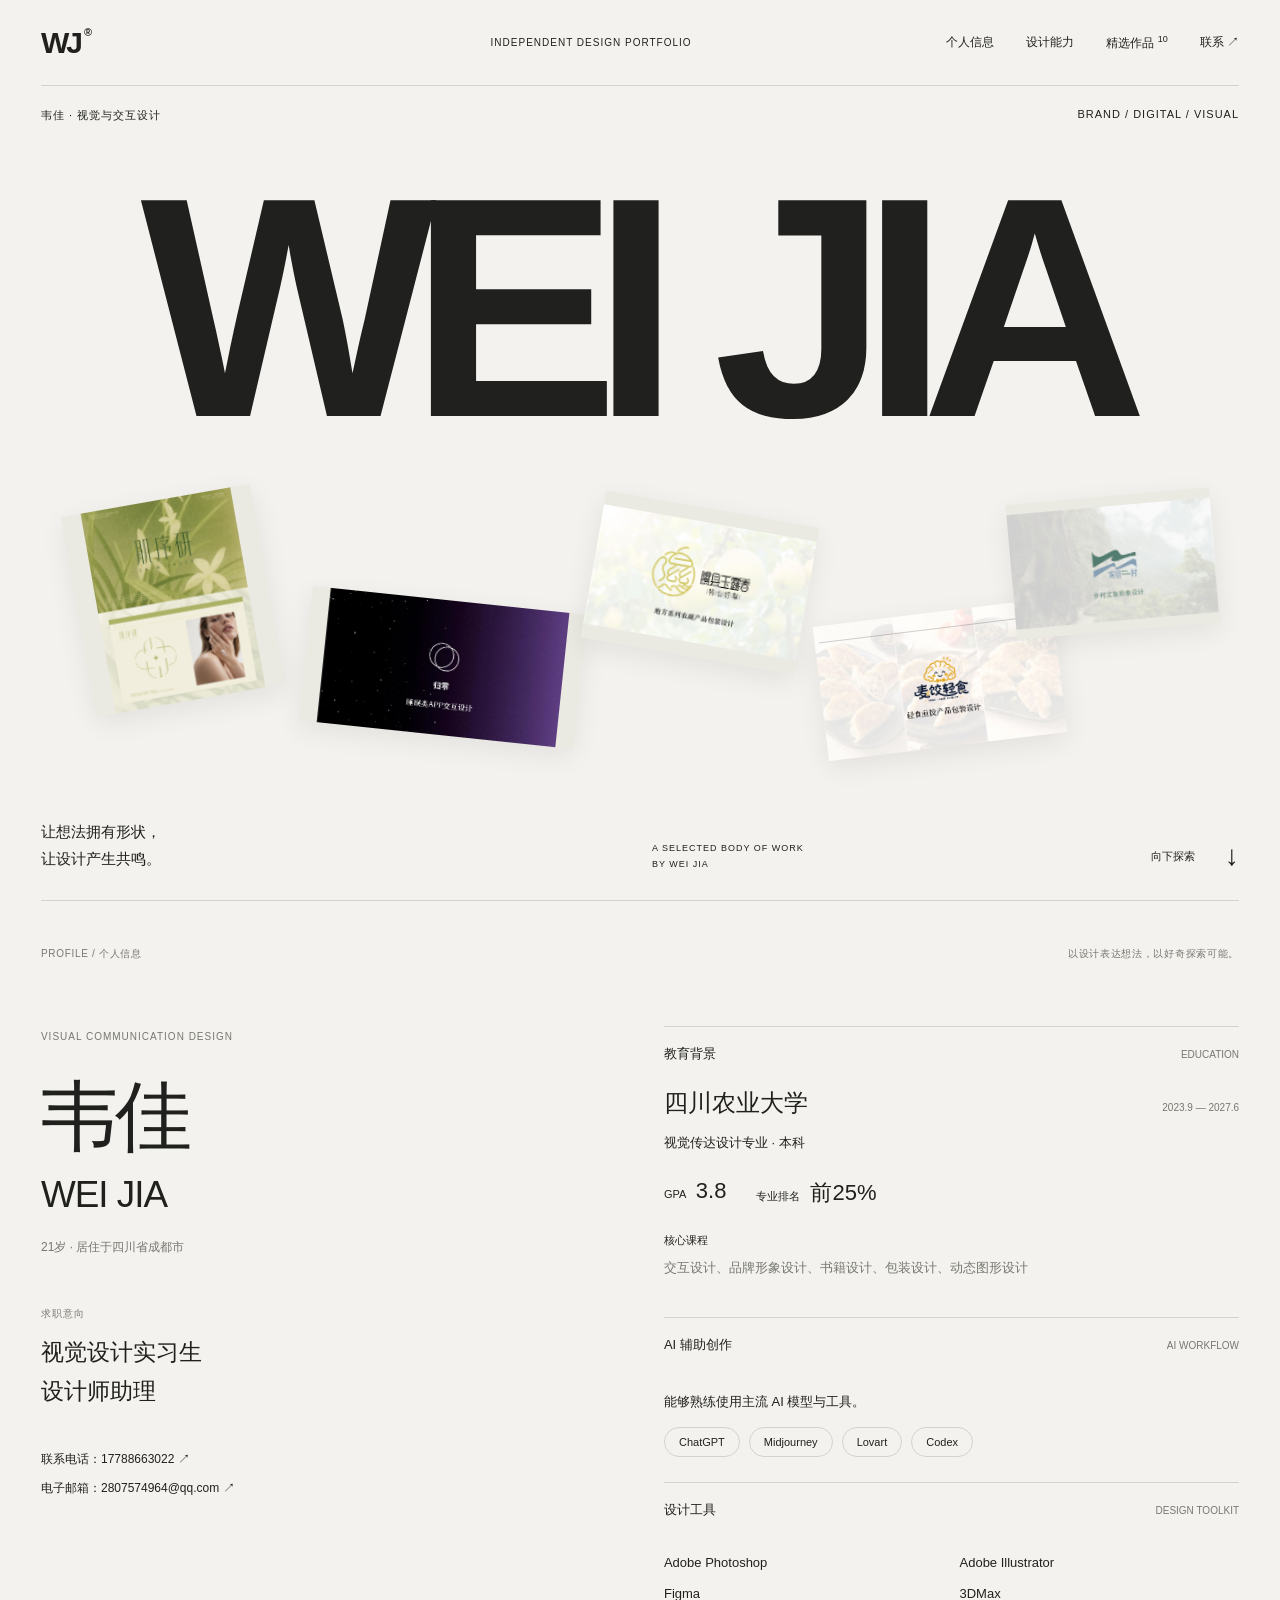
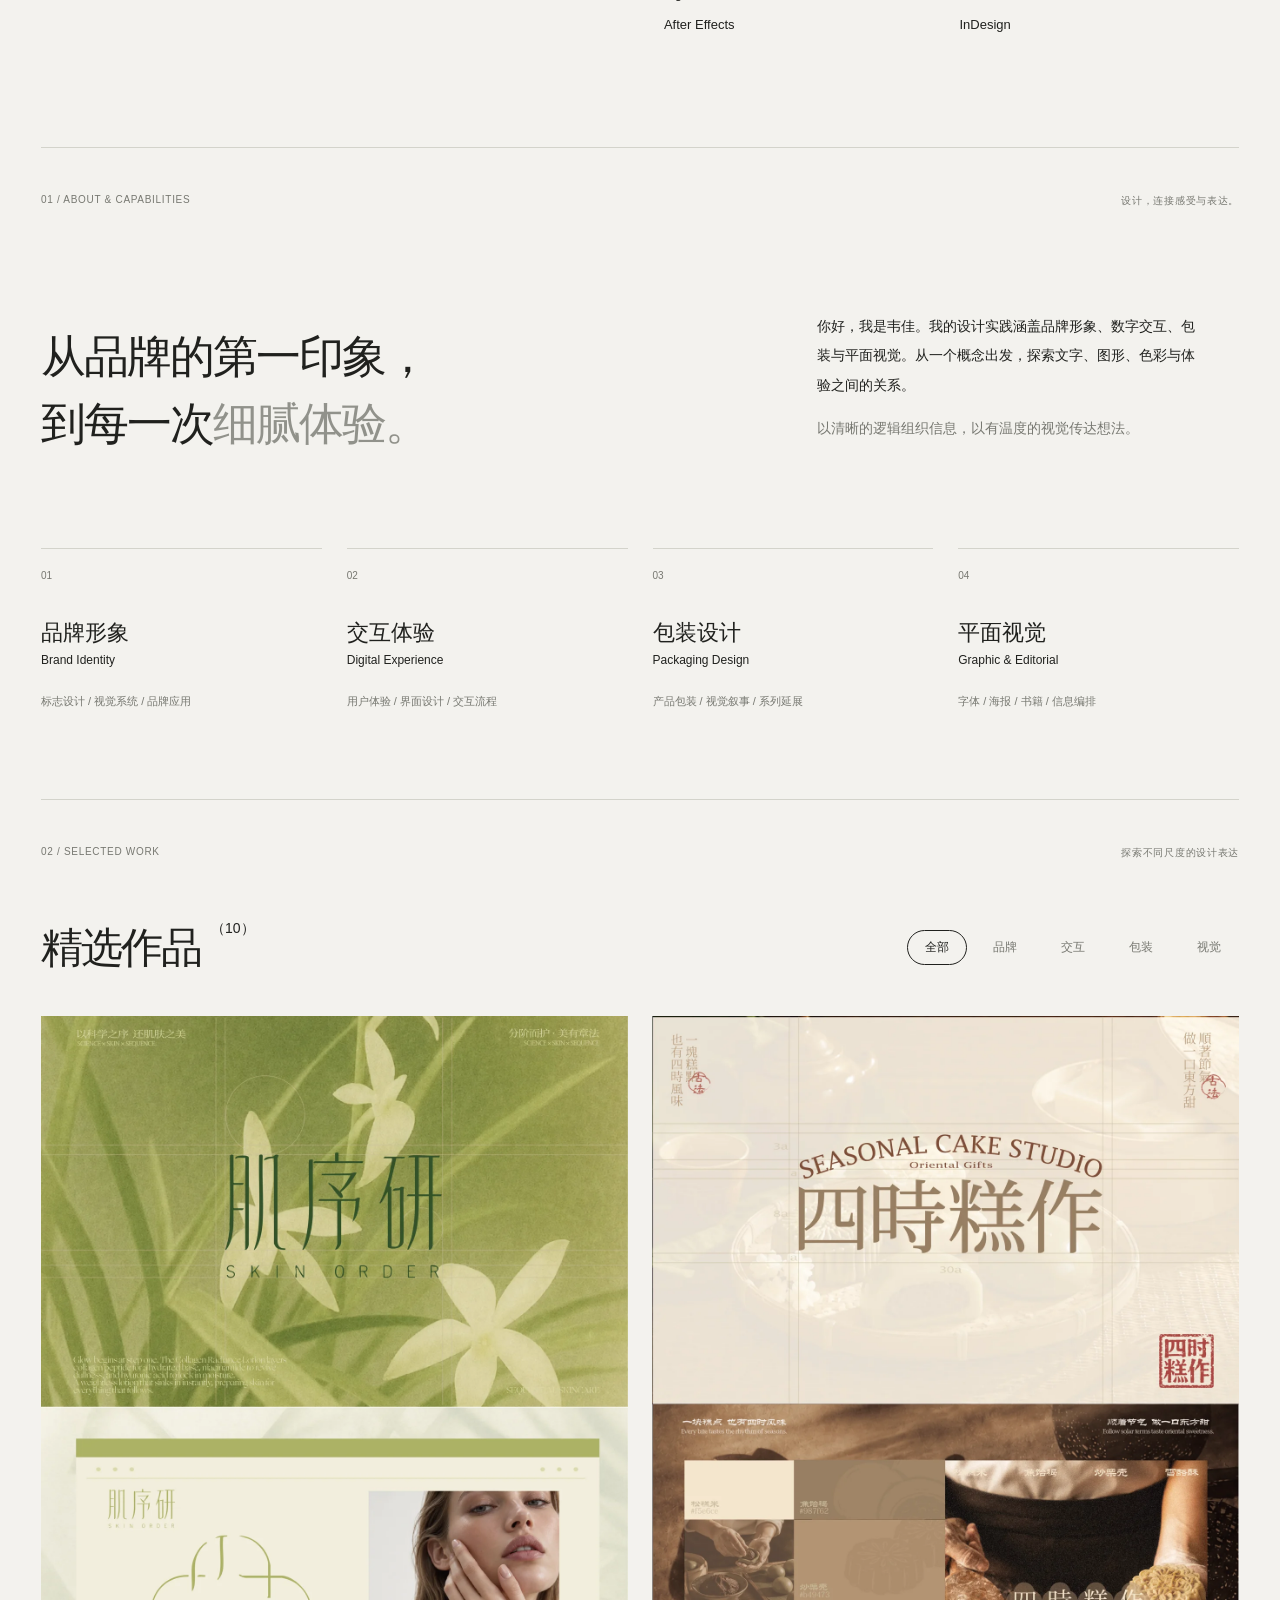
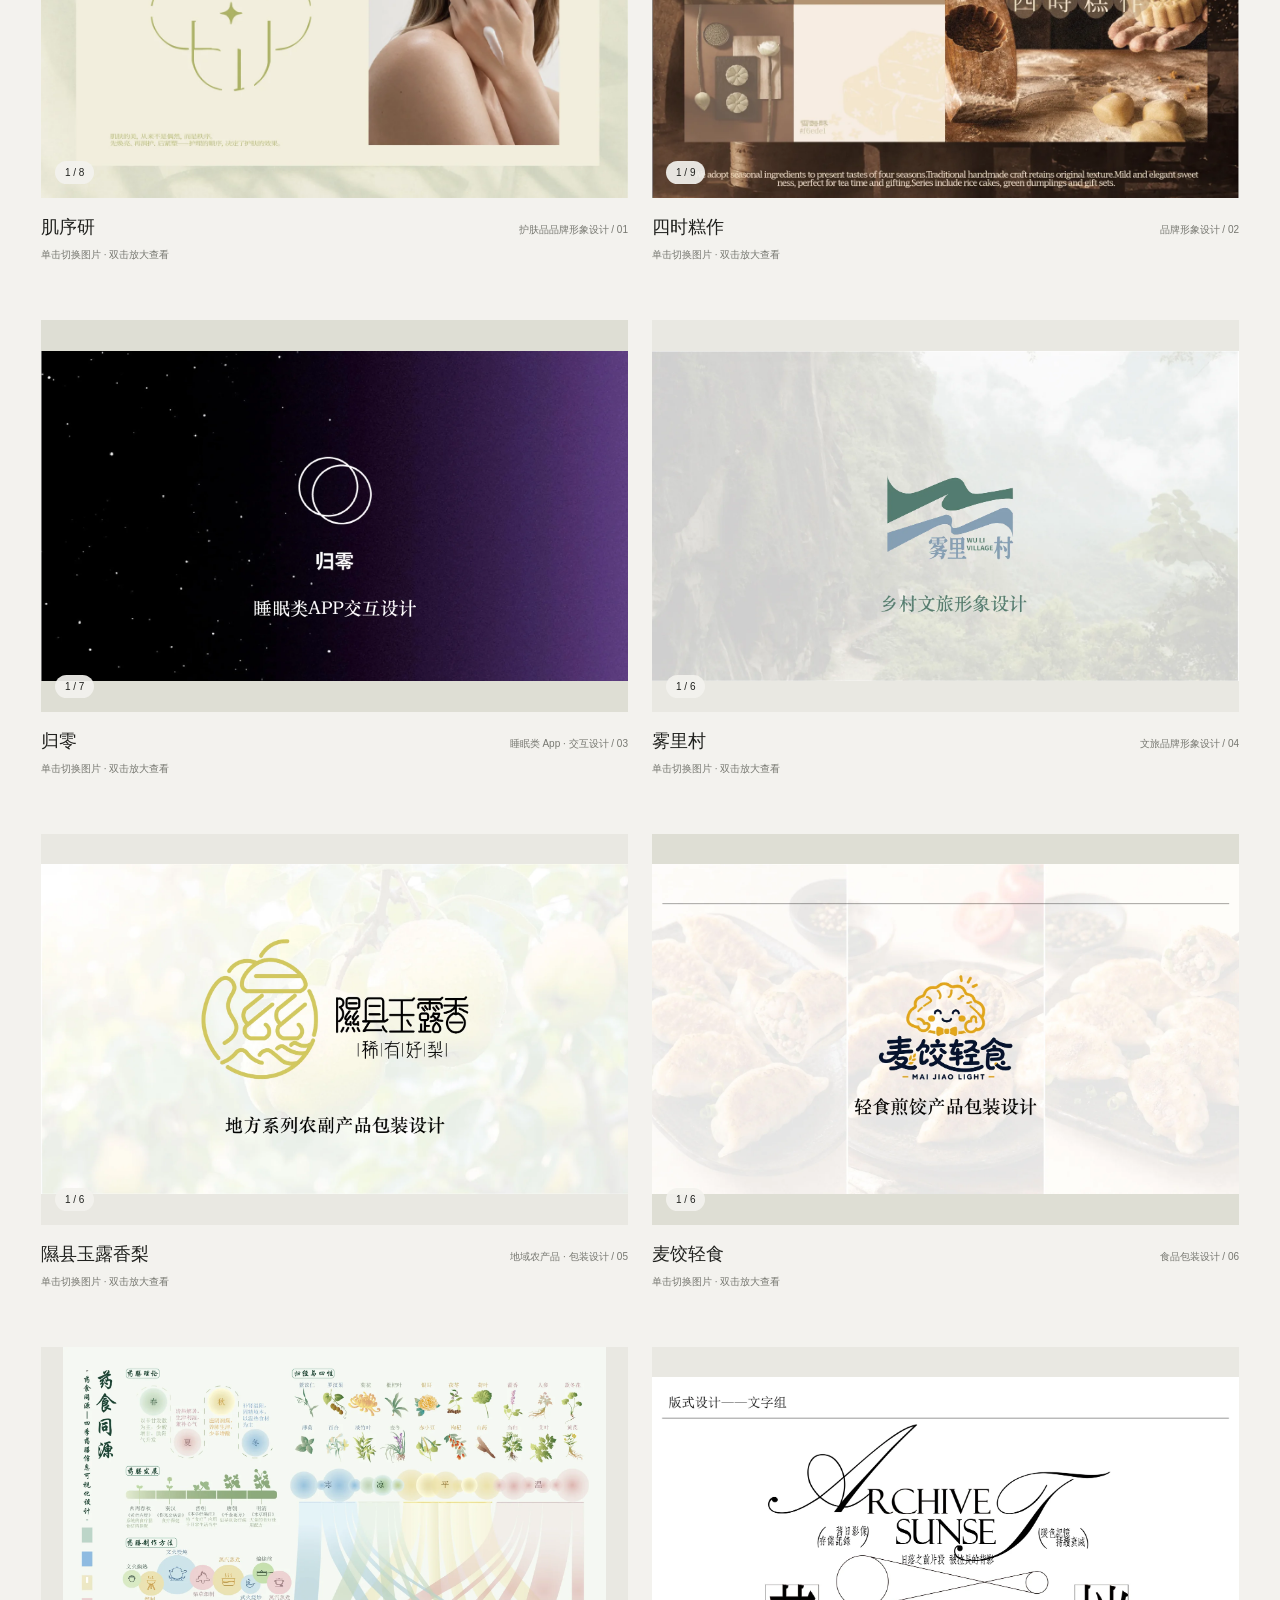
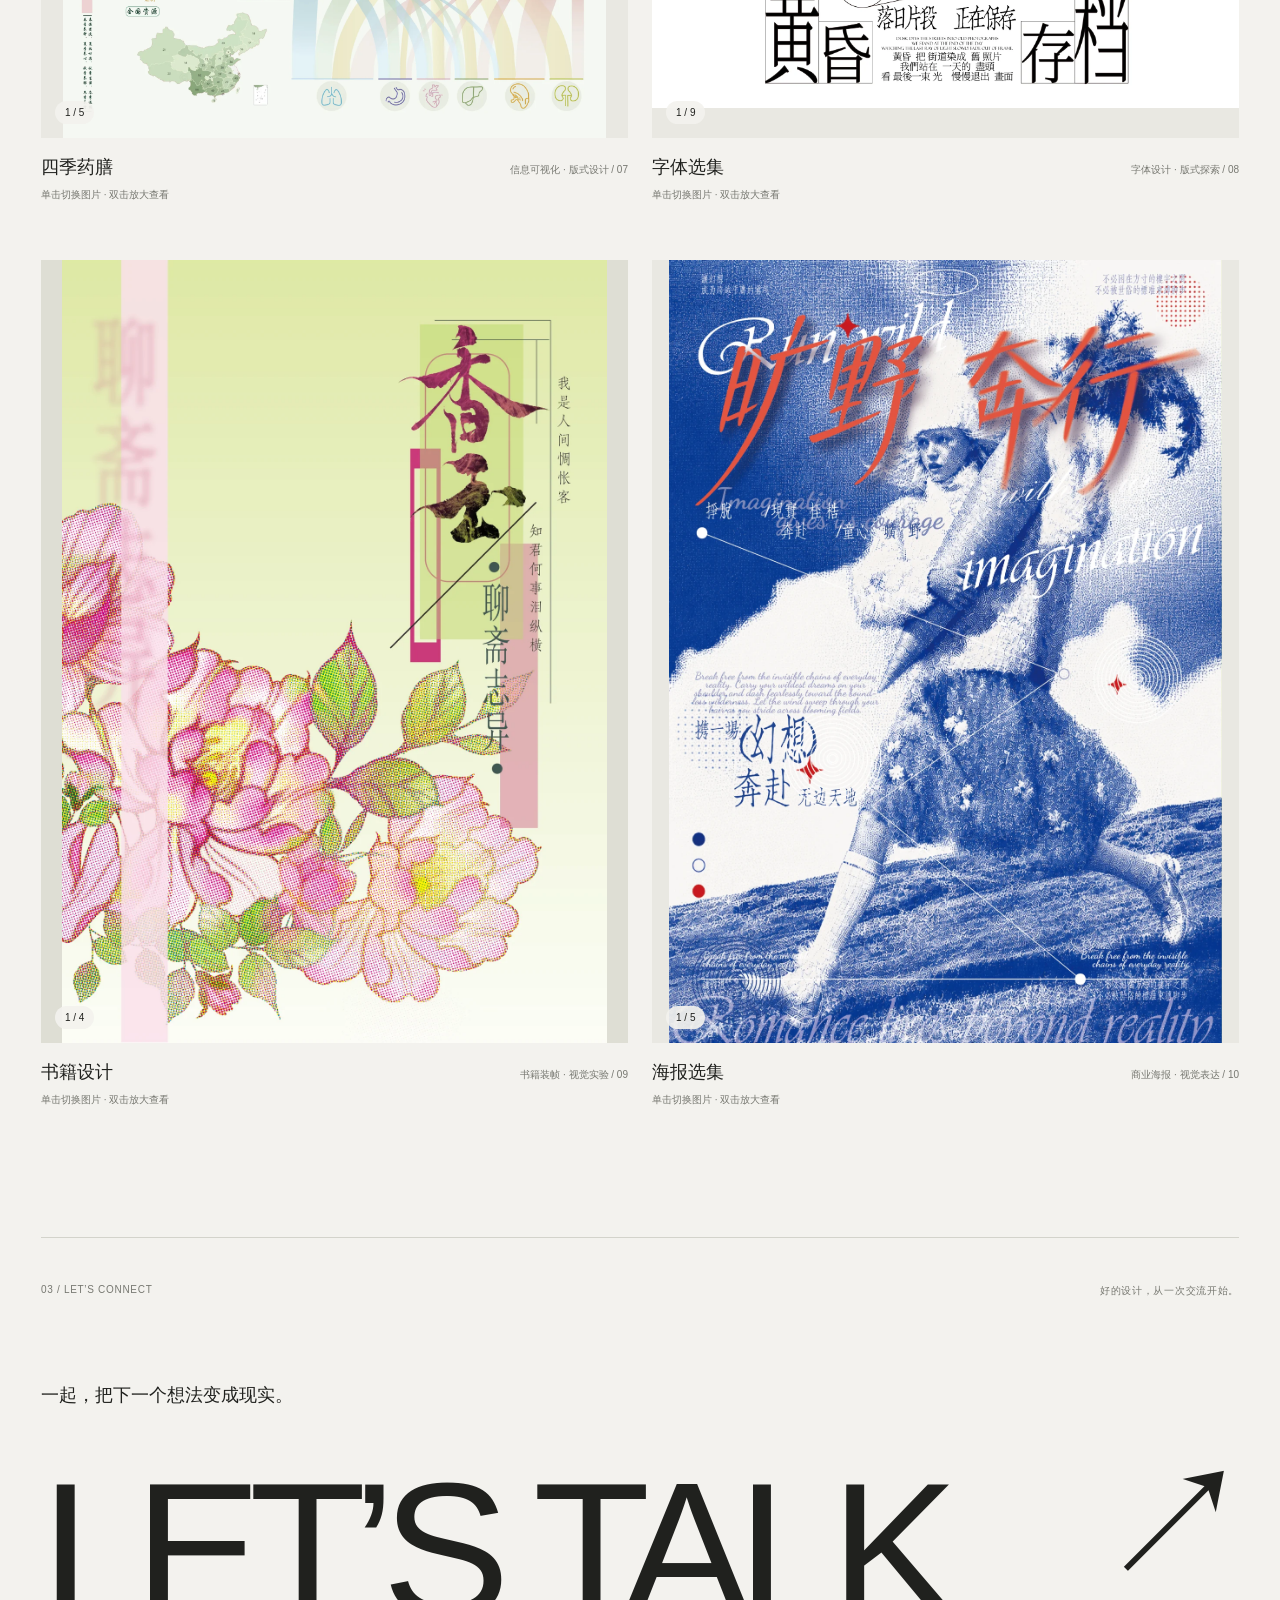
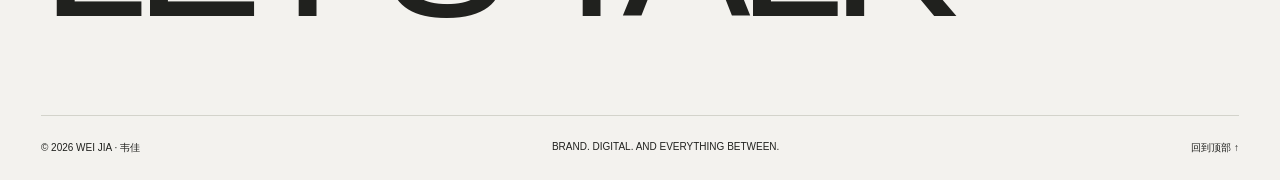
==== commit 27bd6050: "Restore full resolution images throughout portfolio" ====
--- a/site/index.html
+++ b/site/index.html
@@ -4,7 +4,7 @@
 <body>
 <header><a class="logo" href="#" aria-label="WEI JIA 首页">WJ<span>®</span></a><span class="header-note">INDEPENDENT DESIGN PORTFOLIO</span><nav><a href="#profile">个人信息</a><a href="#about">设计能力</a><a href="#work">精选作品 <sup>10</sup></a><a href="#contact">联系 ↗</a></nav></header>
 <main>
-<section class="hero" aria-labelledby="name"><div class="hero-top"><span>韦佳 · 视觉与交互设计</span><span>BRAND / DIGITAL / VISUAL</span></div><div class="stage"><h1 id="name">WEI JIA</h1><div class="collage" aria-label="设计作品动态拼贴"><img class="float f1" decoding="async" fetchpriority="high" src="assets/480/project-16.webp" alt="肌序研护肤品品牌设计首页"><img class="float f2" decoding="async" src="assets/480/project-28.webp" alt="归零睡眠应用交互设计首页"><img class="float f3" decoding="async" src="assets/480/project-30.webp" alt="玉露香梨包装设计首页"><img class="float f4" decoding="async" src="assets/480/project-36.webp" alt="麦饺轻食包装设计首页"><img class="float f5" decoding="async" src="assets/480/project-17.webp" alt="雾里村文旅形象设计首页"></div></div><div class="hero-bottom"><p>让想法拥有形状，<br>让设计产生共鸣。</p><span class="hero-index">A SELECTED BODY OF WORK<br>BY WEI JIA</span><a href="#profile" class="scroll">向下探索 <span>↓</span></a></div></section>
+<section class="hero" aria-labelledby="name"><div class="hero-top"><span>韦佳 · 视觉与交互设计</span><span>BRAND / DIGITAL / VISUAL</span></div><div class="stage"><h1 id="name">WEI JIA</h1><div class="collage" aria-label="设计作品动态拼贴"><img class="float f1" decoding="async" fetchpriority="high" src="assets/project-16.webp" alt="肌序研护肤品品牌设计首页"><img class="float f2" decoding="async" src="assets/project-28.webp" alt="归零睡眠应用交互设计首页"><img class="float f3" decoding="async" src="assets/project-30.webp" alt="玉露香梨包装设计首页"><img class="float f4" decoding="async" src="assets/project-36.webp" alt="麦饺轻食包装设计首页"><img class="float f5" decoding="async" src="assets/project-17.webp" alt="雾里村文旅形象设计首页"></div></div><div class="hero-bottom"><p>让想法拥有形状，<br>让设计产生共鸣。</p><span class="hero-index">A SELECTED BODY OF WORK<br>BY WEI JIA</span><a href="#profile" class="scroll">向下探索 <span>↓</span></a></div></section>
 <section id="profile" class="profile section" aria-labelledby="profile-title">
   <div class="eyebrow"><span>PROFILE / 个人信息</span><span>以设计表达想法，以好奇探索可能。</span></div>
   <div class="profile-layout">
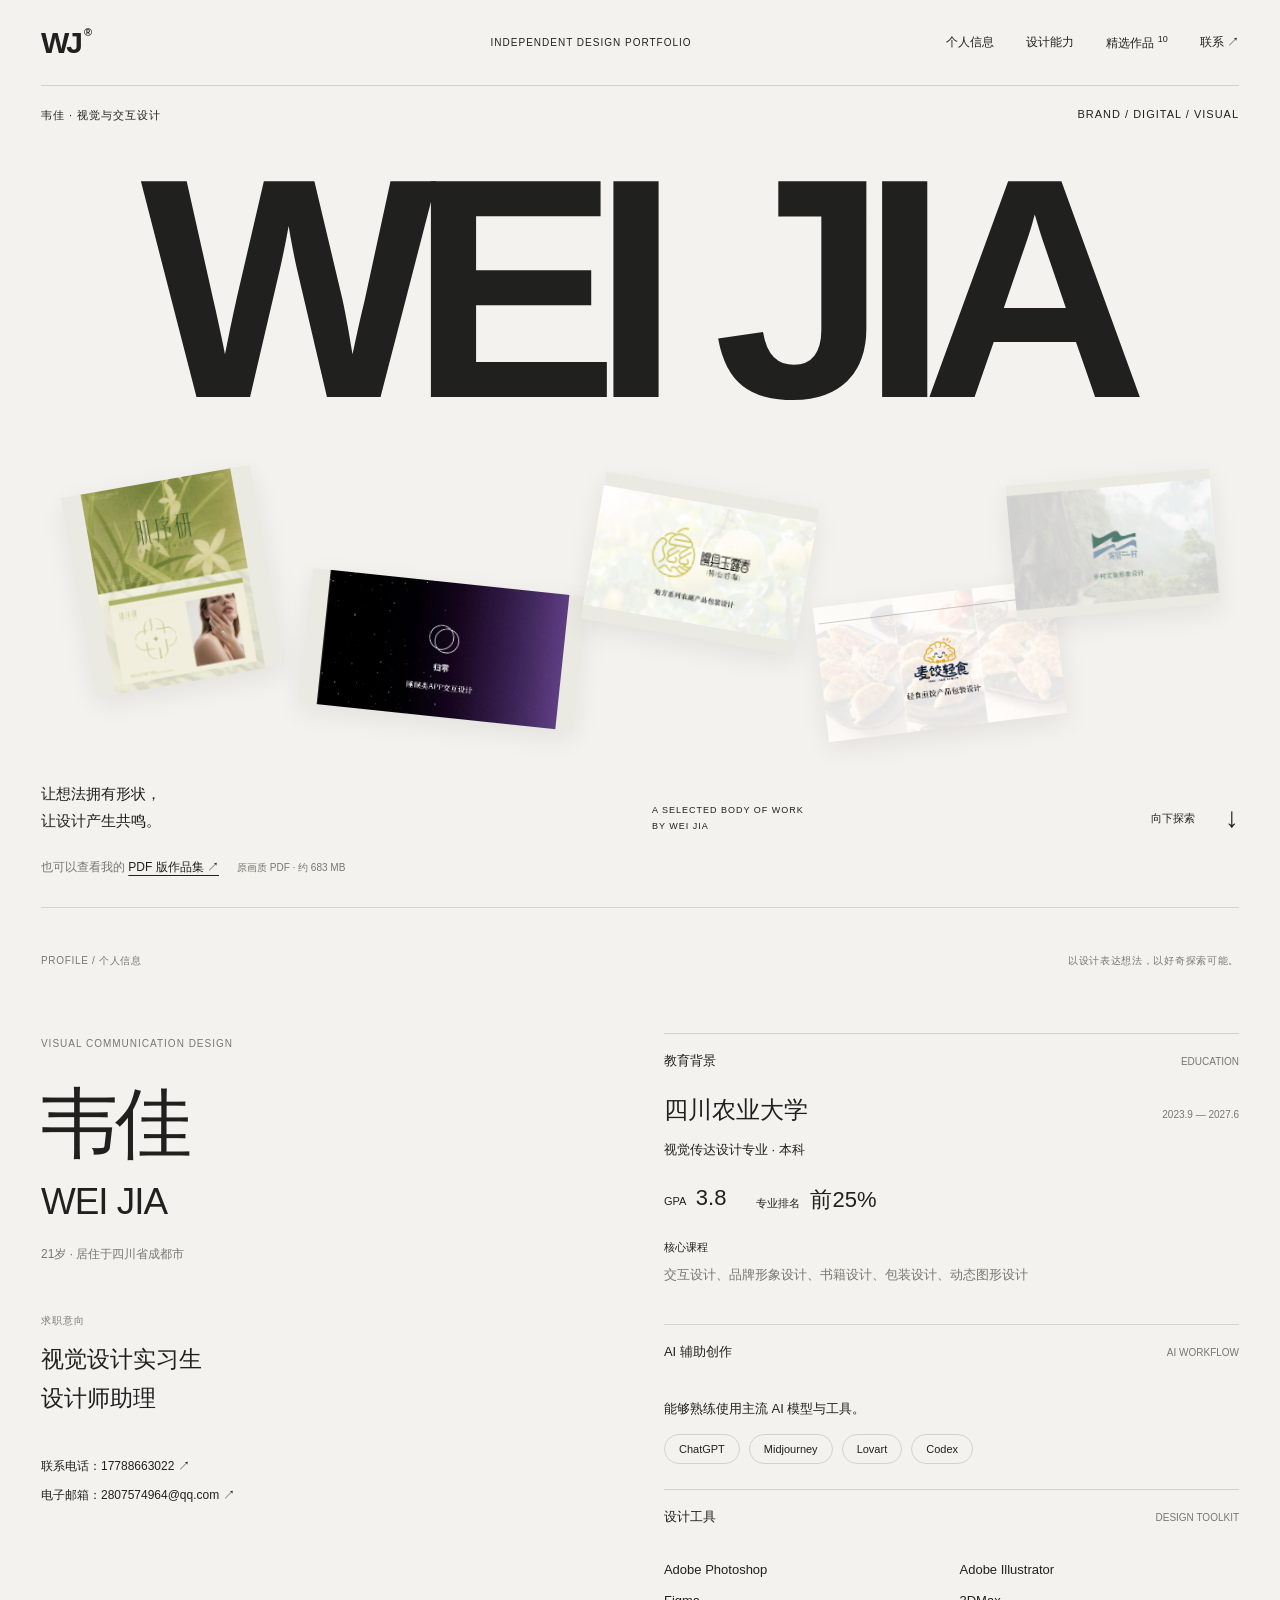
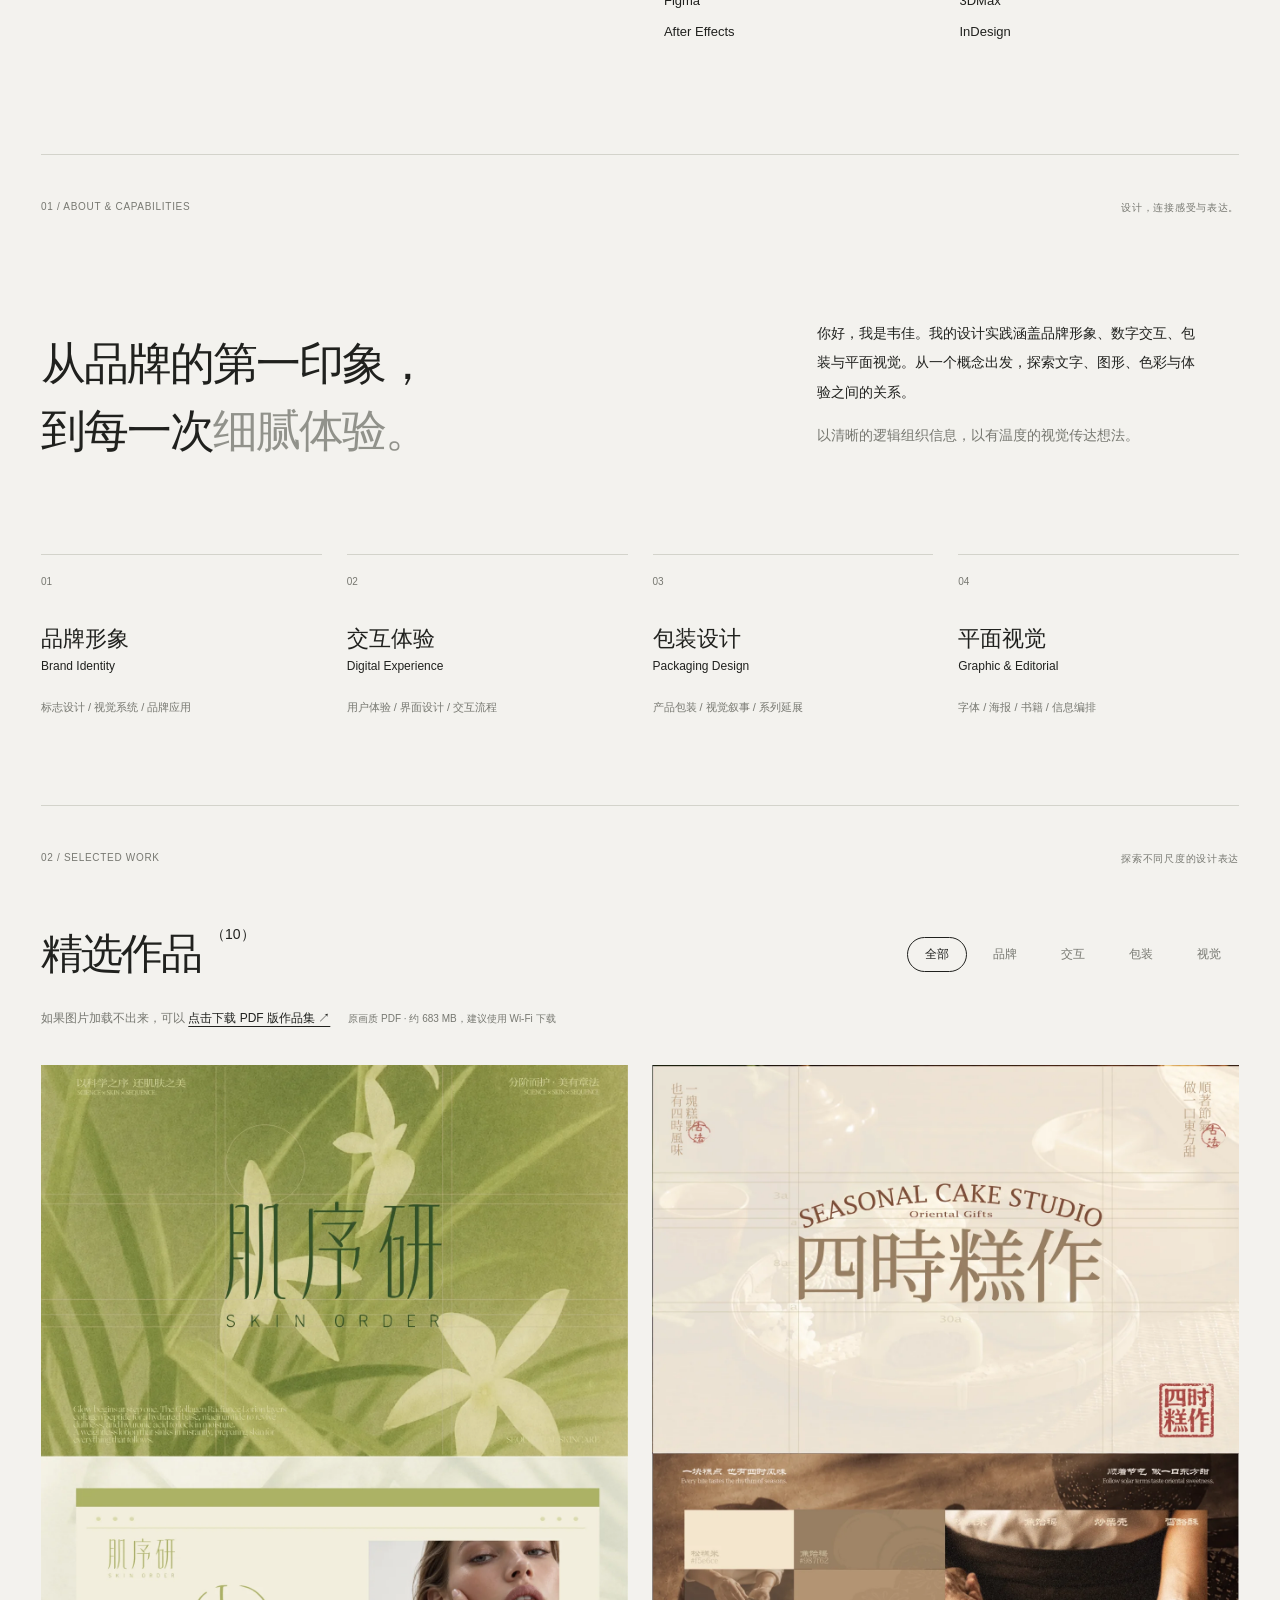
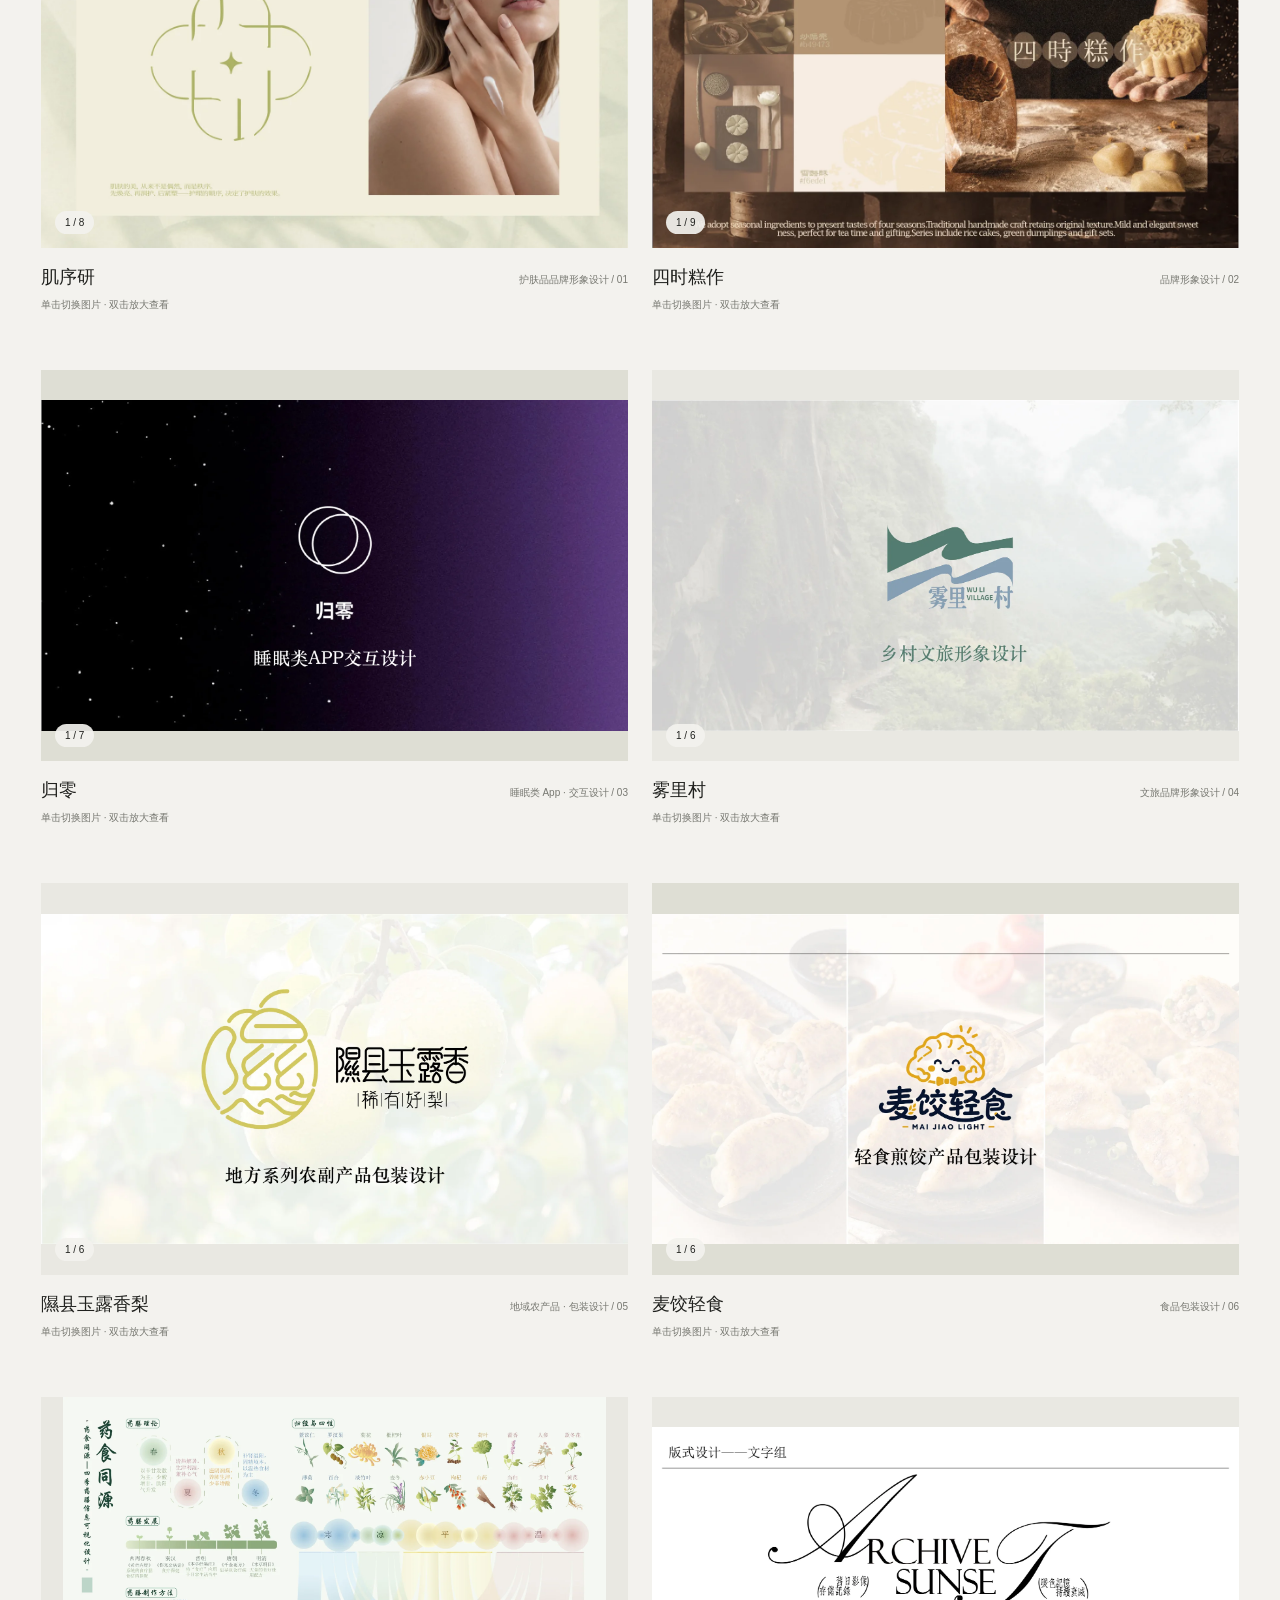
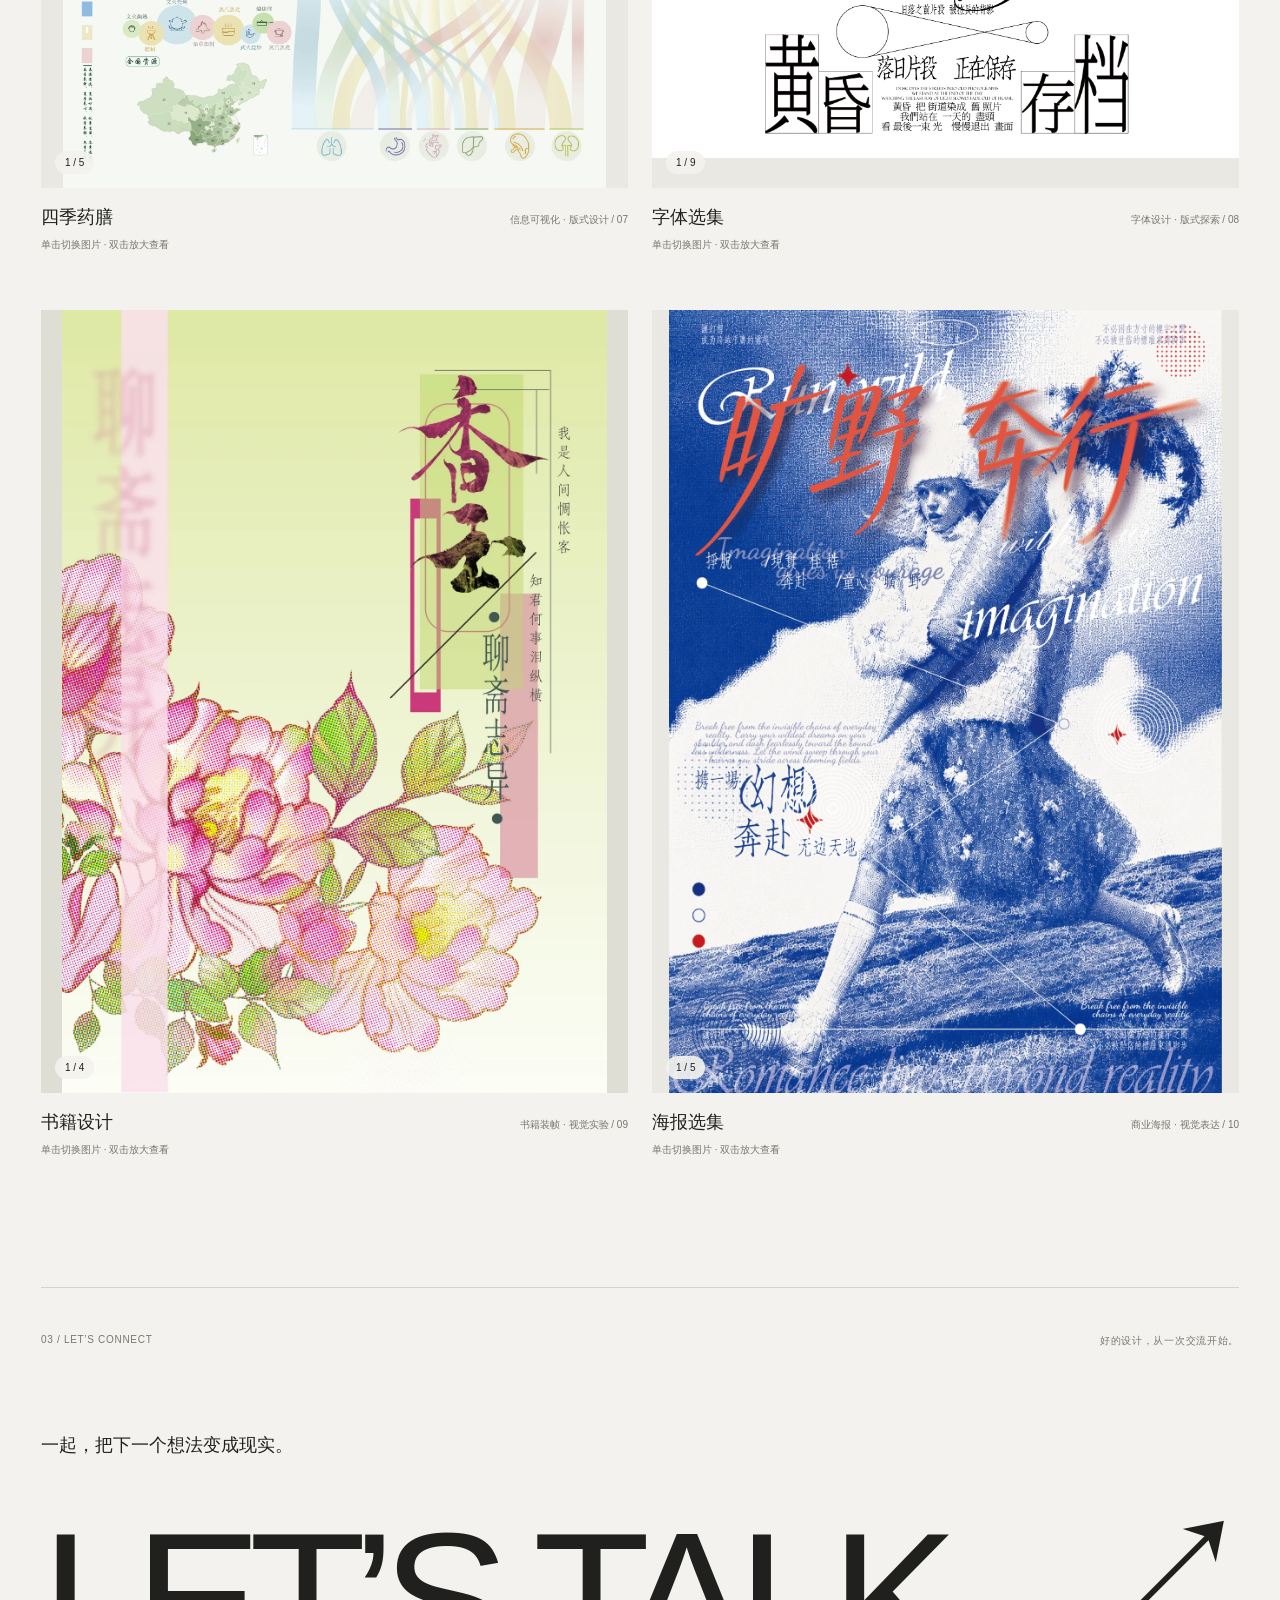
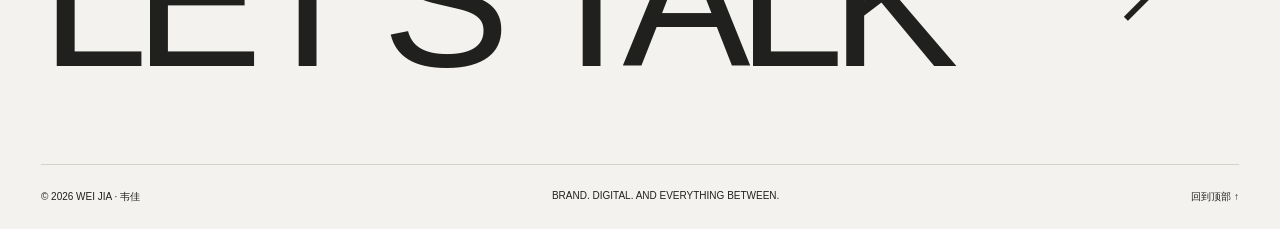
==== commit 68b4d509: "Add original PDF portfolio links to hero and selected work" ====
--- a/site/index.html
+++ b/site/index.html
@@ -4,7 +4,7 @@
 <body>
 <header><a class="logo" href="#" aria-label="WEI JIA 首页">WJ<span>®</span></a><span class="header-note">INDEPENDENT DESIGN PORTFOLIO</span><nav><a href="#profile">个人信息</a><a href="#about">设计能力</a><a href="#work">精选作品 <sup>10</sup></a><a href="#contact">联系 ↗</a></nav></header>
 <main>
-<section class="hero" aria-labelledby="name"><div class="hero-top"><span>韦佳 · 视觉与交互设计</span><span>BRAND / DIGITAL / VISUAL</span></div><div class="stage"><h1 id="name">WEI JIA</h1><div class="collage" aria-label="设计作品动态拼贴"><img class="float f1" decoding="async" fetchpriority="high" src="assets/project-16.webp" alt="肌序研护肤品品牌设计首页"><img class="float f2" decoding="async" src="assets/project-28.webp" alt="归零睡眠应用交互设计首页"><img class="float f3" decoding="async" src="assets/project-30.webp" alt="玉露香梨包装设计首页"><img class="float f4" decoding="async" src="assets/project-36.webp" alt="麦饺轻食包装设计首页"><img class="float f5" decoding="async" src="assets/project-17.webp" alt="雾里村文旅形象设计首页"></div></div><div class="hero-bottom"><p>让想法拥有形状，<br>让设计产生共鸣。</p><span class="hero-index">A SELECTED BODY OF WORK<br>BY WEI JIA</span><a href="#profile" class="scroll">向下探索 <span>↓</span></a></div></section>
+<section class="hero" aria-labelledby="name"><div class="hero-top"><span>韦佳 · 视觉与交互设计</span><span>BRAND / DIGITAL / VISUAL</span></div><div class="stage"><h1 id="name">WEI JIA</h1><div class="collage" aria-label="设计作品动态拼贴"><img class="float f1" decoding="async" fetchpriority="high" src="assets/project-16.webp" alt="肌序研护肤品品牌设计首页"><img class="float f2" decoding="async" src="assets/project-28.webp" alt="归零睡眠应用交互设计首页"><img class="float f3" decoding="async" src="assets/project-30.webp" alt="玉露香梨包装设计首页"><img class="float f4" decoding="async" src="assets/project-36.webp" alt="麦饺轻食包装设计首页"><img class="float f5" decoding="async" src="assets/project-17.webp" alt="雾里村文旅形象设计首页"></div></div><div class="hero-bottom"><p>让想法拥有形状，<br>让设计产生共鸣。</p><span class="hero-index">A SELECTED BODY OF WORK<br>BY WEI JIA</span><a href="#profile" class="scroll">向下探索 <span>↓</span></a></div><p class="pdf-note hero-pdf">也可以查看我的 <a href="https://github.com/wjia6032-debug/portfolio/releases/download/portfolio-pdf-v1/WEI-JIA-Portfolio.pdf" target="_blank" rel="noopener">PDF 版作品集 ↗</a><span>原画质 PDF · 约 683 MB</span></p></section>
 <section id="profile" class="profile section" aria-labelledby="profile-title">
   <div class="eyebrow"><span>PROFILE / 个人信息</span><span>以设计表达想法，以好奇探索可能。</span></div>
   <div class="profile-layout">
@@ -23,7 +23,7 @@
   </div>
 </section>
 <section id="about" class="about section"><div class="eyebrow"><span>01 / ABOUT & CAPABILITIES</span><span>设计，连接感受与表达。</span></div><div class="intro"><h2>从品牌的第一印象，<br>到每一次<span>细腻体验。</span></h2><div class="intro-copy"><p>你好，我是韦佳。我的设计实践涵盖品牌形象、数字交互、包装与平面视觉。从一个概念出发，探索文字、图形、色彩与体验之间的关系。</p><p>以清晰的逻辑组织信息，以有温度的视觉传达想法。</p></div></div><div class="capabilities"><div><span>01</span><h3>品牌形象</h3><p>Brand Identity</p><small>标志设计 / 视觉系统 / 品牌应用</small></div><div><span>02</span><h3>交互体验</h3><p>Digital Experience</p><small>用户体验 / 界面设计 / 交互流程</small></div><div><span>03</span><h3>包装设计</h3><p>Packaging Design</p><small>产品包装 / 视觉叙事 / 系列延展</small></div><div><span>04</span><h3>平面视觉</h3><p>Graphic & Editorial</p><small>字体 / 海报 / 书籍 / 信息编排</small></div></div></section>
-<section id="work" class="section work"><div class="eyebrow"><span>02 / SELECTED WORK</span><span>探索不同尺度的设计表达</span></div><div class="work-heading"><h2>精选作品<span>（10）</span></h2><div class="filters" role="group" aria-label="作品分类"><button class="active" data-filter="all">全部</button><button data-filter="brand">品牌</button><button data-filter="digital">交互</button><button data-filter="pack">包装</button><button data-filter="graphic">视觉</button></div></div><div id="projects" class="projects"></div></section>
+<section id="work" class="section work"><div class="eyebrow"><span>02 / SELECTED WORK</span><span>探索不同尺度的设计表达</span></div><div class="work-heading"><h2>精选作品<span>（10）</span></h2><div class="filters" role="group" aria-label="作品分类"><button class="active" data-filter="all">全部</button><button data-filter="brand">品牌</button><button data-filter="digital">交互</button><button data-filter="pack">包装</button><button data-filter="graphic">视觉</button></div></div><p class="pdf-note work-pdf">如果图片加载不出来，可以 <a href="https://github.com/wjia6032-debug/portfolio/releases/download/portfolio-pdf-v1/WEI-JIA-Portfolio.pdf" target="_blank" rel="noopener">点击下载 PDF 版作品集 ↗</a><span>原画质 PDF · 约 683 MB，建议使用 Wi-Fi 下载</span></p><div id="projects" class="projects"></div></section>
 <section id="contact" class="contact section"><div class="eyebrow"><span>03 / LET’S CONNECT</span><span>好的设计，从一次交流开始。</span></div><p>一起，把下一个想法变成现实。</p><a class="contact-title" href="#contact-note" id="contact-action" aria-expanded="false" aria-controls="contact-note">LET’S TALK<span>↗</span></a><div id="contact-note" hidden><a href="tel:17788663022">TEL：17788663022</a><a href="mailto:2807574964@qq.com">EMAIL：2807574964@qq.com</a><p>vx：17788663022</p></div><footer><span>© 2026 WEI JIA · 韦佳</span><span>BRAND. DIGITAL. AND EVERYTHING BETWEEN.</span><a href="#">回到顶部 ↑</a></footer></section>
 </main>
 <dialog id="project-dialog"><div class="dialog-bar"><div><span id="dialog-type"></span><h2 id="dialog-title"></h2></div><button id="close-dialog" aria-label="关闭项目">关闭 ×</button></div><div id="dialog-images"></div></dialog>
--- a/site/refinements.css
+++ b/site/refinements.css
@@ -8,6 +8,12 @@
 .collage .f4{left:65%;right:auto;top:42%;width:20%;height:48%;--rot:8deg}
 .collage .f5{left:81%;right:auto;top:1%;width:17%;height:48%;--rot:-5deg}
 .projects{align-items:start}
+.pdf-note{font-size:12px;line-height:1.9;color:var(--muted)}
+.pdf-note a{color:var(--ink);text-decoration:underline;text-underline-offset:4px}
+.pdf-note span{margin-left:18px;font-size:10px}
+.hero-pdf{margin:22px 0 0}
+.work-pdf{margin:-15px 0 35px}
+@media(max-width:760px){.pdf-note span{display:block;margin-left:0}.work-pdf{margin:0 0 25px}}
 .profile{min-height:90svh}
 .profile-layout{display:grid;grid-template-columns:1fr 1.2fr;gap:12%;margin-top:65px}
 .profile-label{font-size:10px;letter-spacing:1px;color:var(--muted)}
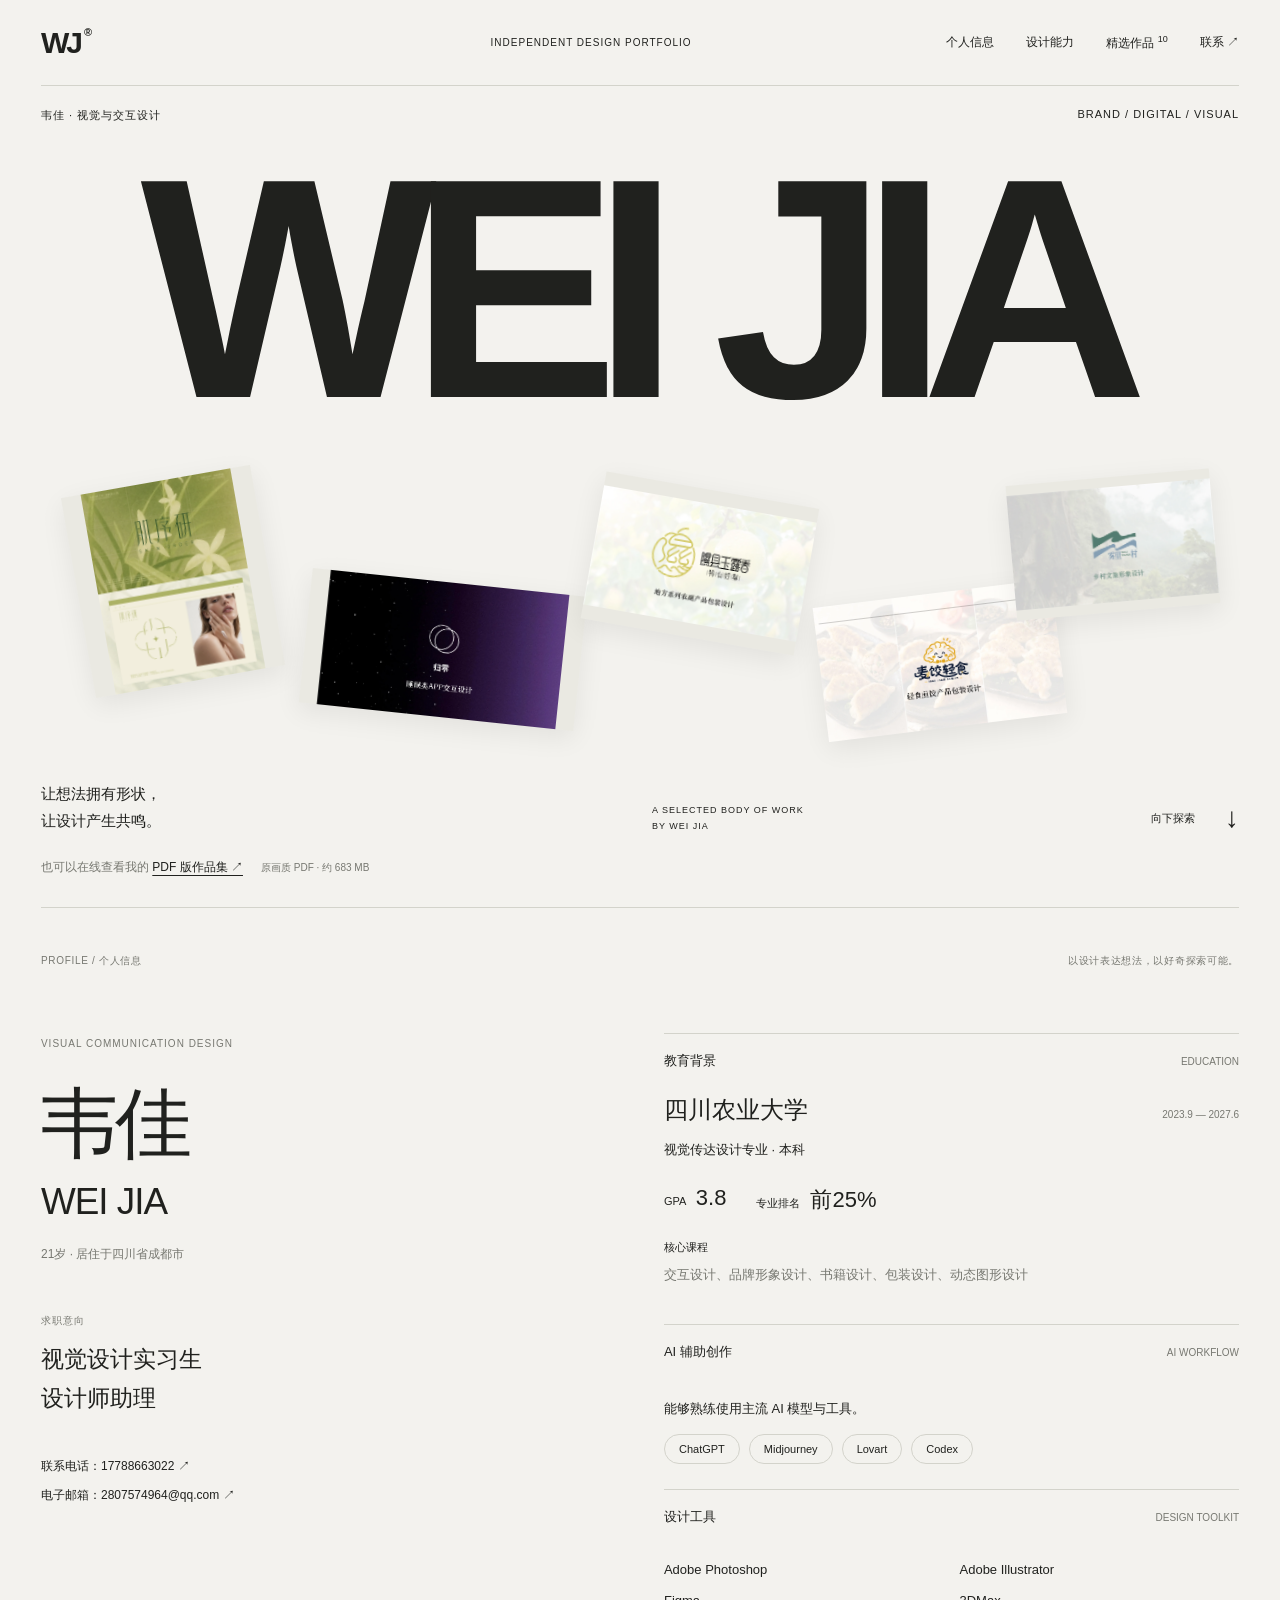
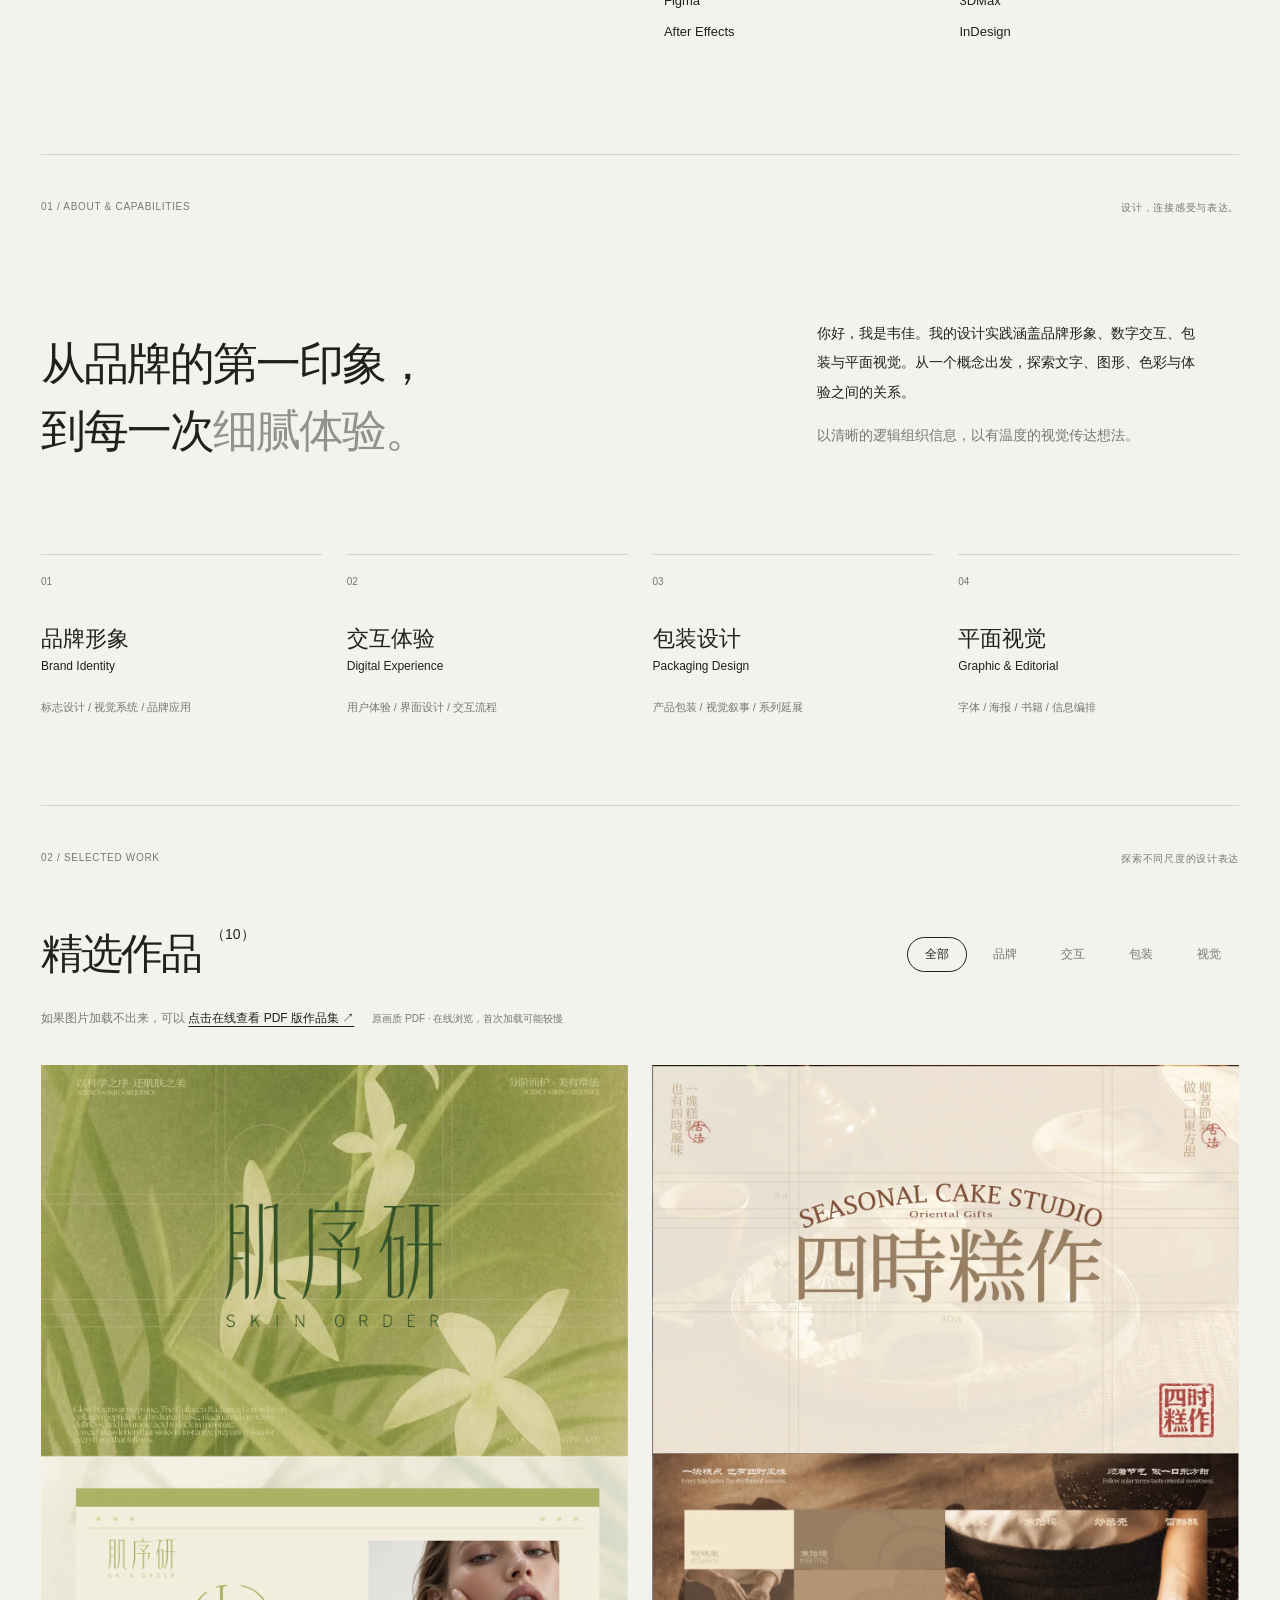
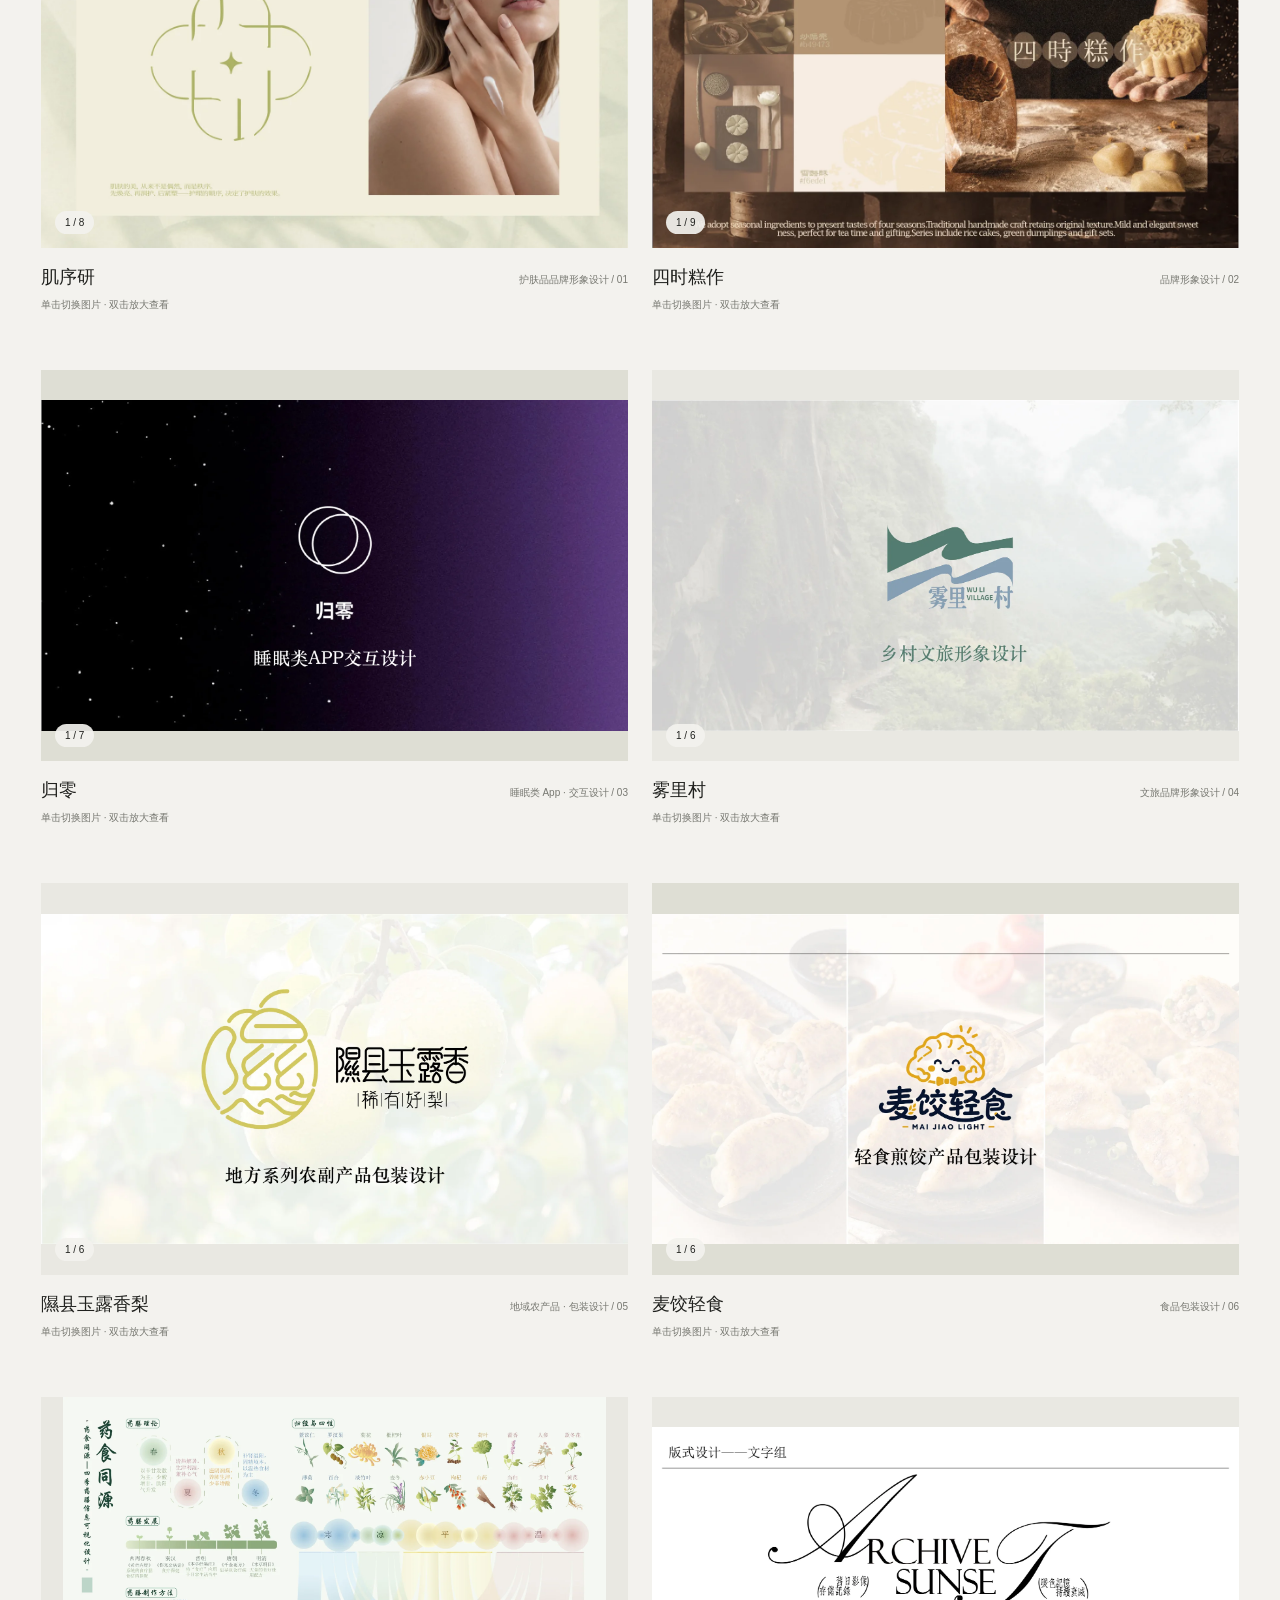
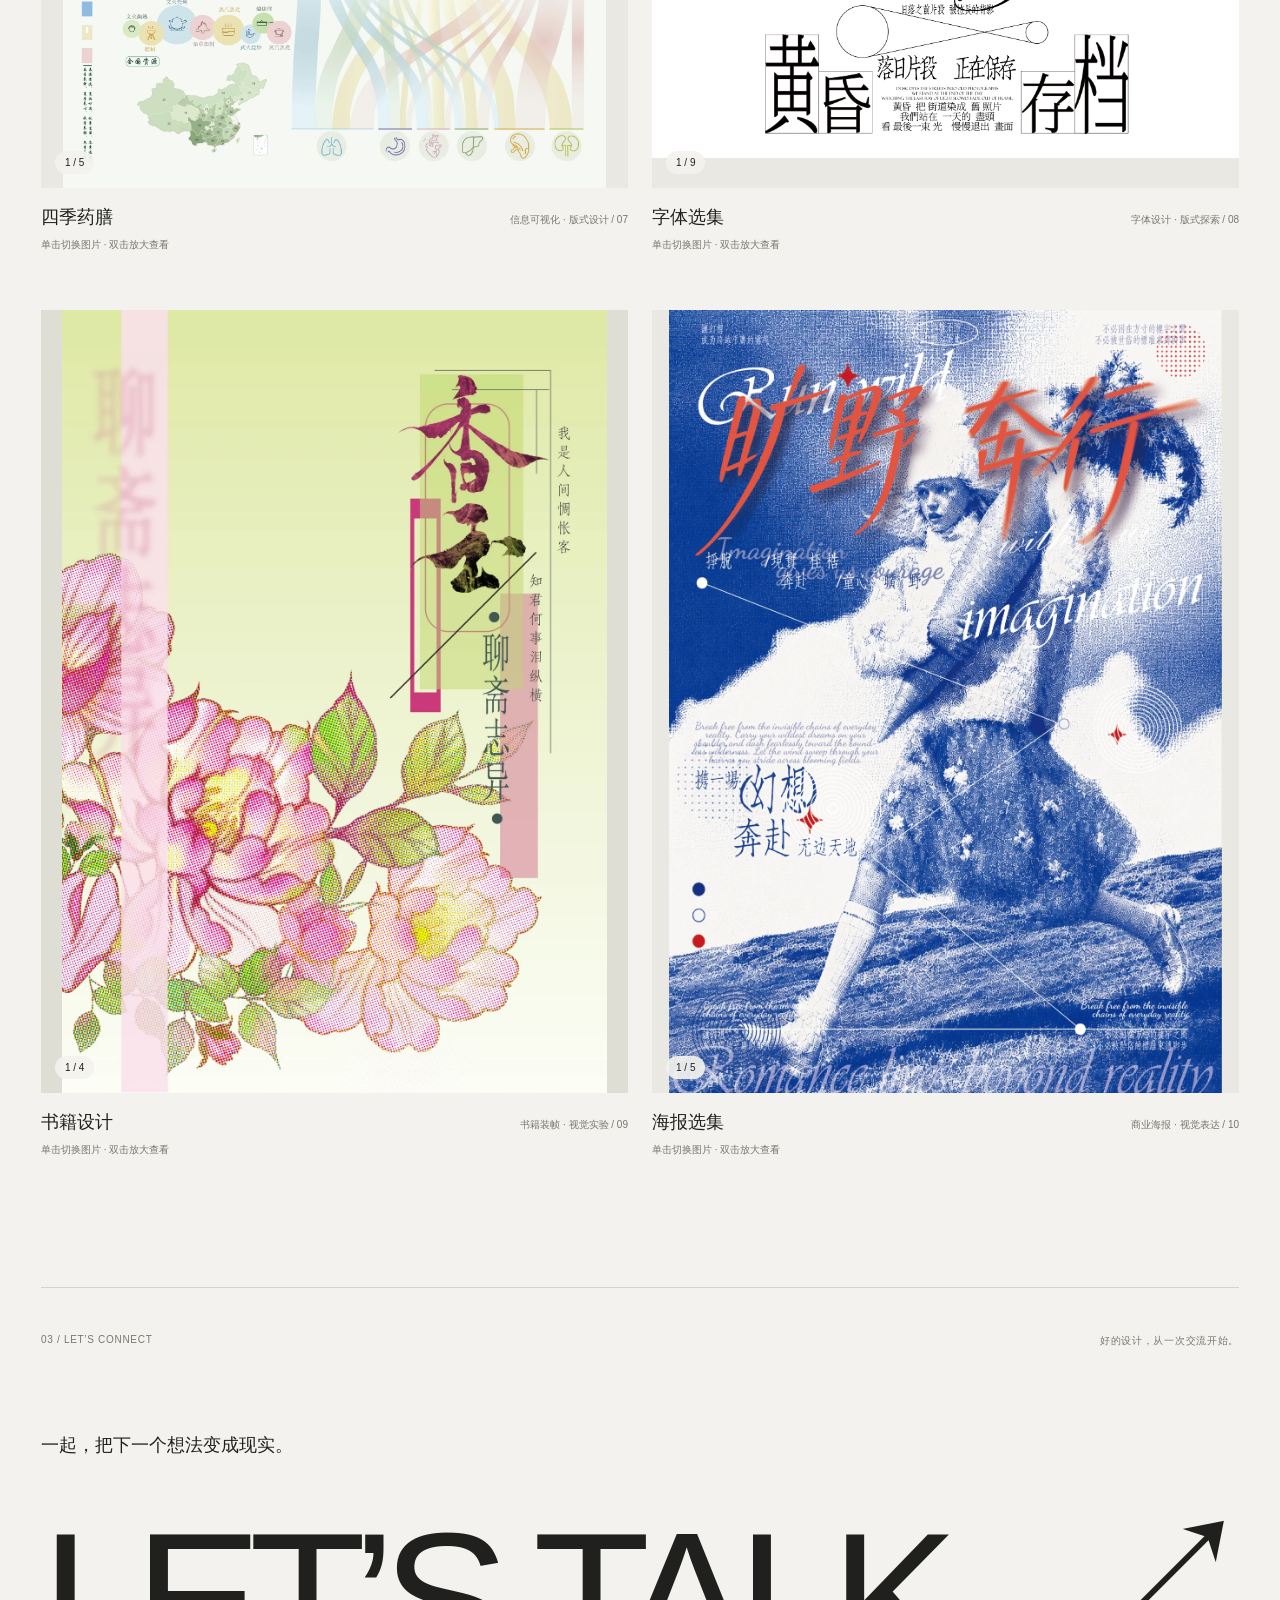
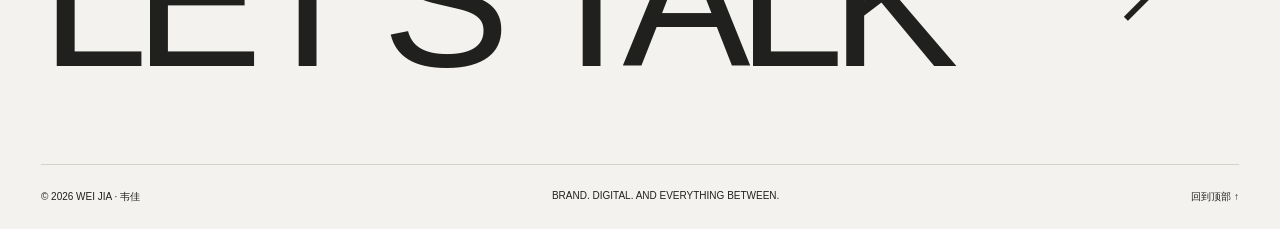
==== commit 8e476bfe: "Enable inline PDF portfolio viewing on Pages" ====
--- a/site/index.html
+++ b/site/index.html
@@ -4,7 +4,7 @@
 <body>
 <header><a class="logo" href="#" aria-label="WEI JIA 首页">WJ<span>®</span></a><span class="header-note">INDEPENDENT DESIGN PORTFOLIO</span><nav><a href="#profile">个人信息</a><a href="#about">设计能力</a><a href="#work">精选作品 <sup>10</sup></a><a href="#contact">联系 ↗</a></nav></header>
 <main>
-<section class="hero" aria-labelledby="name"><div class="hero-top"><span>韦佳 · 视觉与交互设计</span><span>BRAND / DIGITAL / VISUAL</span></div><div class="stage"><h1 id="name">WEI JIA</h1><div class="collage" aria-label="设计作品动态拼贴"><img class="float f1" decoding="async" fetchpriority="high" src="assets/project-16.webp" alt="肌序研护肤品品牌设计首页"><img class="float f2" decoding="async" src="assets/project-28.webp" alt="归零睡眠应用交互设计首页"><img class="float f3" decoding="async" src="assets/project-30.webp" alt="玉露香梨包装设计首页"><img class="float f4" decoding="async" src="assets/project-36.webp" alt="麦饺轻食包装设计首页"><img class="float f5" decoding="async" src="assets/project-17.webp" alt="雾里村文旅形象设计首页"></div></div><div class="hero-bottom"><p>让想法拥有形状，<br>让设计产生共鸣。</p><span class="hero-index">A SELECTED BODY OF WORK<br>BY WEI JIA</span><a href="#profile" class="scroll">向下探索 <span>↓</span></a></div><p class="pdf-note hero-pdf">也可以查看我的 <a href="https://github.com/wjia6032-debug/portfolio/releases/download/portfolio-pdf-v1/WEI-JIA-Portfolio.pdf" target="_blank" rel="noopener">PDF 版作品集 ↗</a><span>原画质 PDF · 约 683 MB</span></p></section>
+<section class="hero" aria-labelledby="name"><div class="hero-top"><span>韦佳 · 视觉与交互设计</span><span>BRAND / DIGITAL / VISUAL</span></div><div class="stage"><h1 id="name">WEI JIA</h1><div class="collage" aria-label="设计作品动态拼贴"><img class="float f1" decoding="async" fetchpriority="high" src="assets/project-16.webp" alt="肌序研护肤品品牌设计首页"><img class="float f2" decoding="async" src="assets/project-28.webp" alt="归零睡眠应用交互设计首页"><img class="float f3" decoding="async" src="assets/project-30.webp" alt="玉露香梨包装设计首页"><img class="float f4" decoding="async" src="assets/project-36.webp" alt="麦饺轻食包装设计首页"><img class="float f5" decoding="async" src="assets/project-17.webp" alt="雾里村文旅形象设计首页"></div></div><div class="hero-bottom"><p>让想法拥有形状，<br>让设计产生共鸣。</p><span class="hero-index">A SELECTED BODY OF WORK<br>BY WEI JIA</span><a href="#profile" class="scroll">向下探索 <span>↓</span></a></div><p class="pdf-note hero-pdf">也可以在线查看我的 <a href="pdf.html" target="_blank" rel="noopener">PDF 版作品集 ↗</a><span>原画质 PDF · 约 683 MB</span></p></section>
 <section id="profile" class="profile section" aria-labelledby="profile-title">
   <div class="eyebrow"><span>PROFILE / 个人信息</span><span>以设计表达想法，以好奇探索可能。</span></div>
   <div class="profile-layout">
@@ -23,7 +23,7 @@
   </div>
 </section>
 <section id="about" class="about section"><div class="eyebrow"><span>01 / ABOUT & CAPABILITIES</span><span>设计，连接感受与表达。</span></div><div class="intro"><h2>从品牌的第一印象，<br>到每一次<span>细腻体验。</span></h2><div class="intro-copy"><p>你好，我是韦佳。我的设计实践涵盖品牌形象、数字交互、包装与平面视觉。从一个概念出发，探索文字、图形、色彩与体验之间的关系。</p><p>以清晰的逻辑组织信息，以有温度的视觉传达想法。</p></div></div><div class="capabilities"><div><span>01</span><h3>品牌形象</h3><p>Brand Identity</p><small>标志设计 / 视觉系统 / 品牌应用</small></div><div><span>02</span><h3>交互体验</h3><p>Digital Experience</p><small>用户体验 / 界面设计 / 交互流程</small></div><div><span>03</span><h3>包装设计</h3><p>Packaging Design</p><small>产品包装 / 视觉叙事 / 系列延展</small></div><div><span>04</span><h3>平面视觉</h3><p>Graphic & Editorial</p><small>字体 / 海报 / 书籍 / 信息编排</small></div></div></section>
-<section id="work" class="section work"><div class="eyebrow"><span>02 / SELECTED WORK</span><span>探索不同尺度的设计表达</span></div><div class="work-heading"><h2>精选作品<span>（10）</span></h2><div class="filters" role="group" aria-label="作品分类"><button class="active" data-filter="all">全部</button><button data-filter="brand">品牌</button><button data-filter="digital">交互</button><button data-filter="pack">包装</button><button data-filter="graphic">视觉</button></div></div><p class="pdf-note work-pdf">如果图片加载不出来，可以 <a href="https://github.com/wjia6032-debug/portfolio/releases/download/portfolio-pdf-v1/WEI-JIA-Portfolio.pdf" target="_blank" rel="noopener">点击下载 PDF 版作品集 ↗</a><span>原画质 PDF · 约 683 MB，建议使用 Wi-Fi 下载</span></p><div id="projects" class="projects"></div></section>
+<section id="work" class="section work"><div class="eyebrow"><span>02 / SELECTED WORK</span><span>探索不同尺度的设计表达</span></div><div class="work-heading"><h2>精选作品<span>（10）</span></h2><div class="filters" role="group" aria-label="作品分类"><button class="active" data-filter="all">全部</button><button data-filter="brand">品牌</button><button data-filter="digital">交互</button><button data-filter="pack">包装</button><button data-filter="graphic">视觉</button></div></div><p class="pdf-note work-pdf">如果图片加载不出来，可以 <a href="pdf.html" target="_blank" rel="noopener">点击在线查看 PDF 版作品集 ↗</a><span>原画质 PDF · 在线浏览，首次加载可能较慢</span></p><div id="projects" class="projects"></div></section>
 <section id="contact" class="contact section"><div class="eyebrow"><span>03 / LET’S CONNECT</span><span>好的设计，从一次交流开始。</span></div><p>一起，把下一个想法变成现实。</p><a class="contact-title" href="#contact-note" id="contact-action" aria-expanded="false" aria-controls="contact-note">LET’S TALK<span>↗</span></a><div id="contact-note" hidden><a href="tel:17788663022">TEL：17788663022</a><a href="mailto:2807574964@qq.com">EMAIL：2807574964@qq.com</a><p>vx：17788663022</p></div><footer><span>© 2026 WEI JIA · 韦佳</span><span>BRAND. DIGITAL. AND EVERYTHING BETWEEN.</span><a href="#">回到顶部 ↑</a></footer></section>
 </main>
 <dialog id="project-dialog"><div class="dialog-bar"><div><span id="dialog-type"></span><h2 id="dialog-title"></h2></div><button id="close-dialog" aria-label="关闭项目">关闭 ×</button></div><div id="dialog-images"></div></dialog>
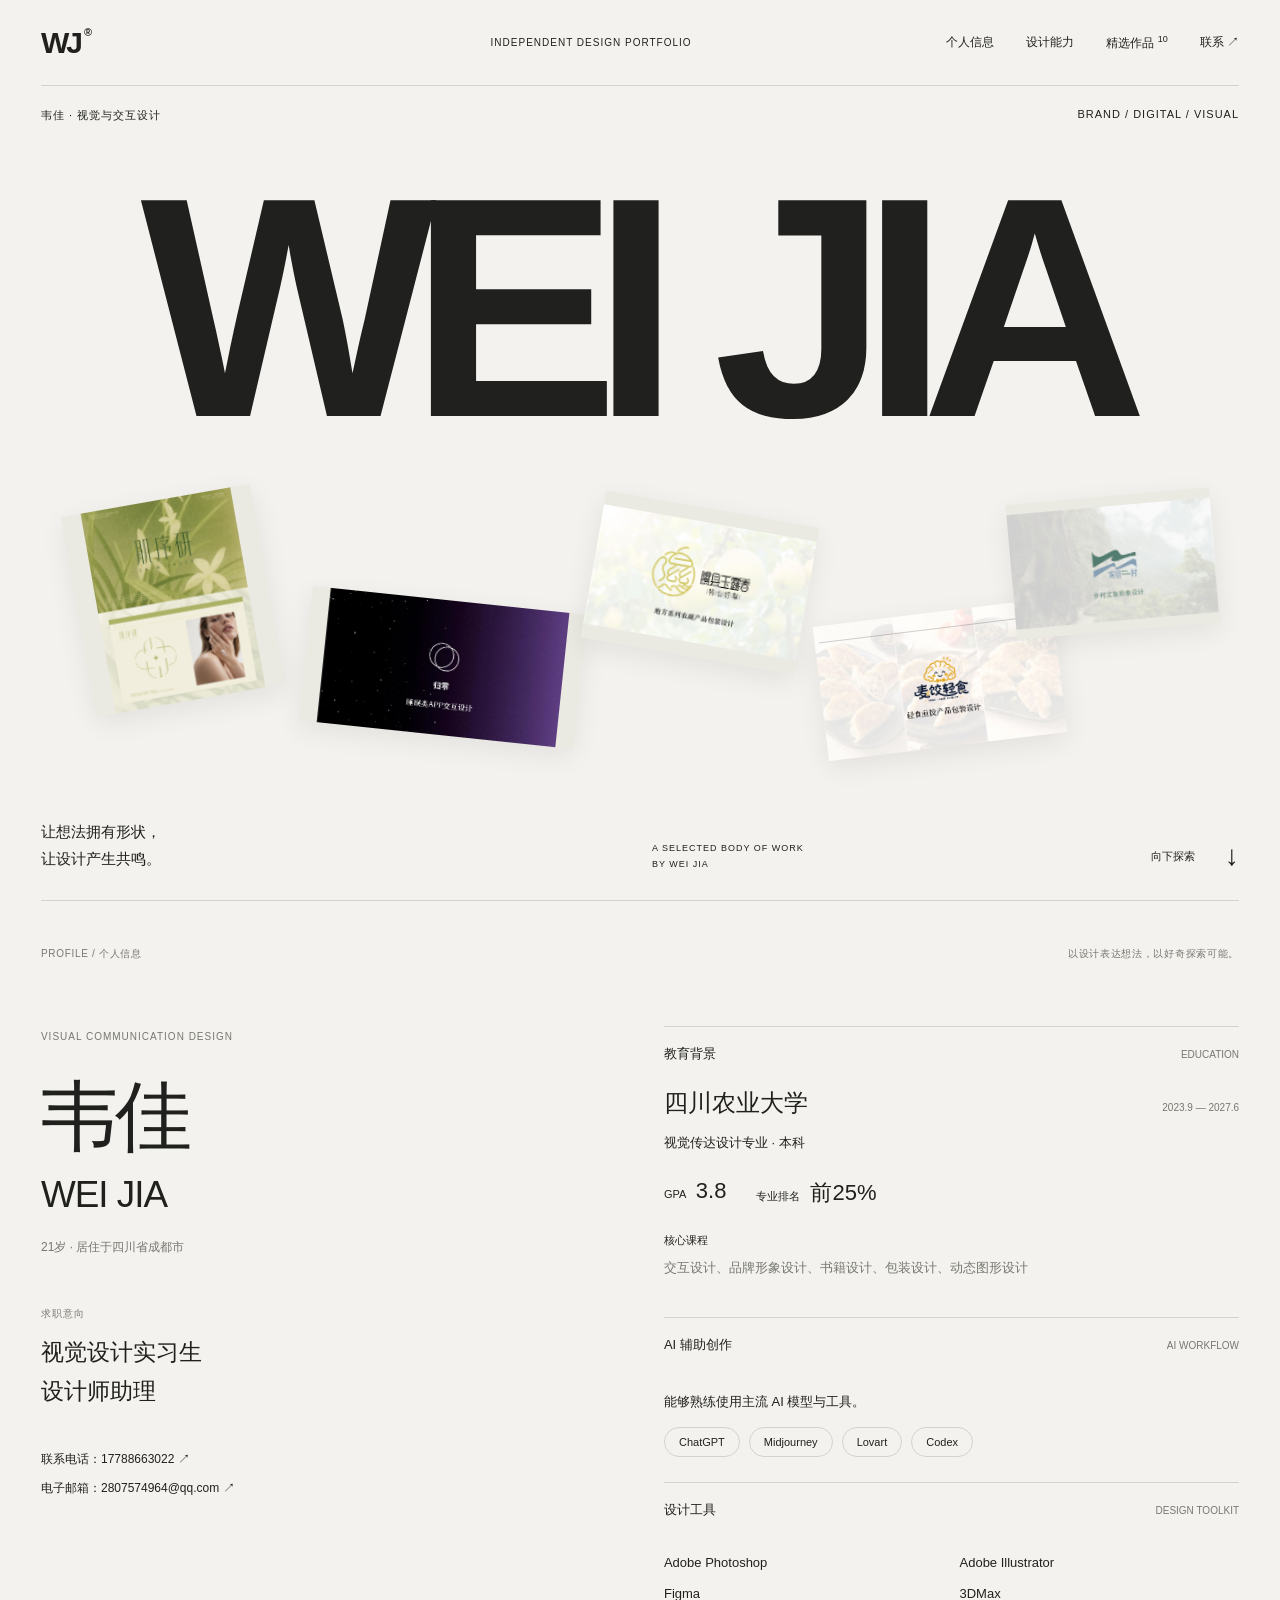
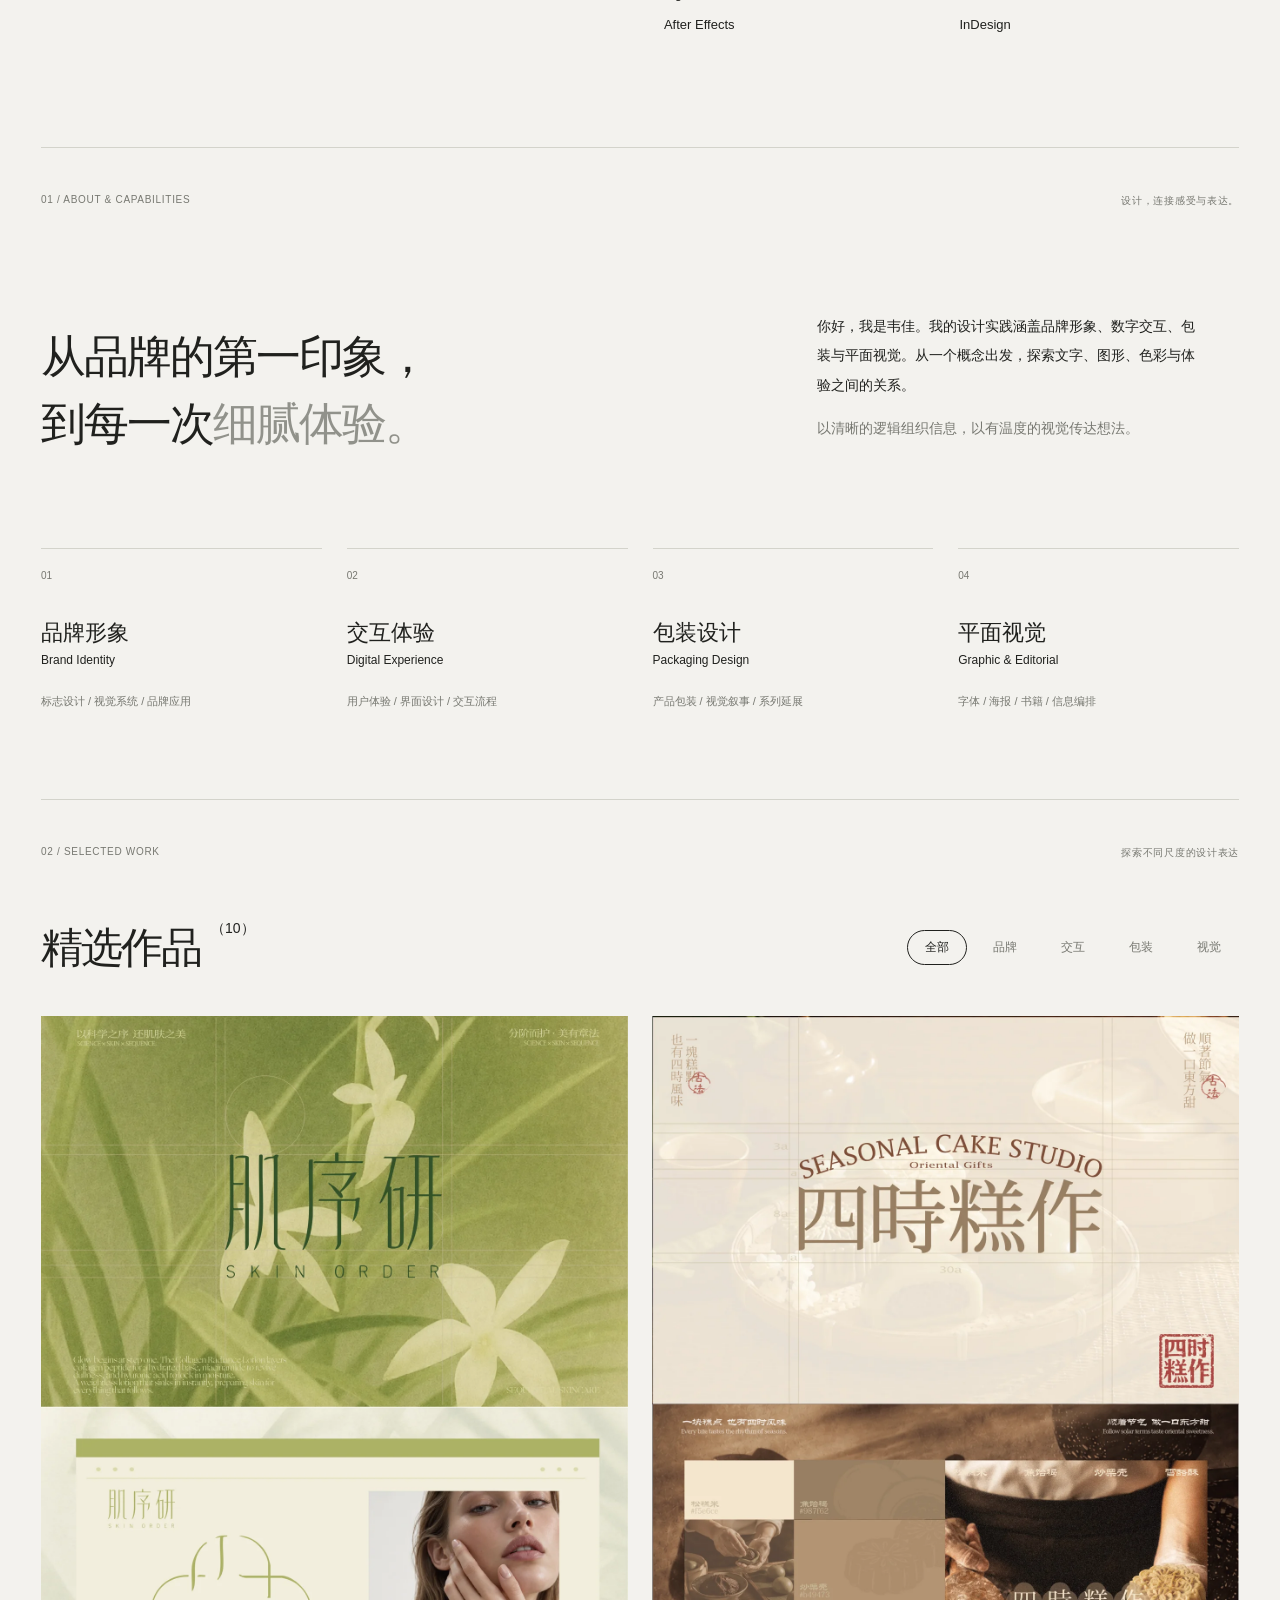
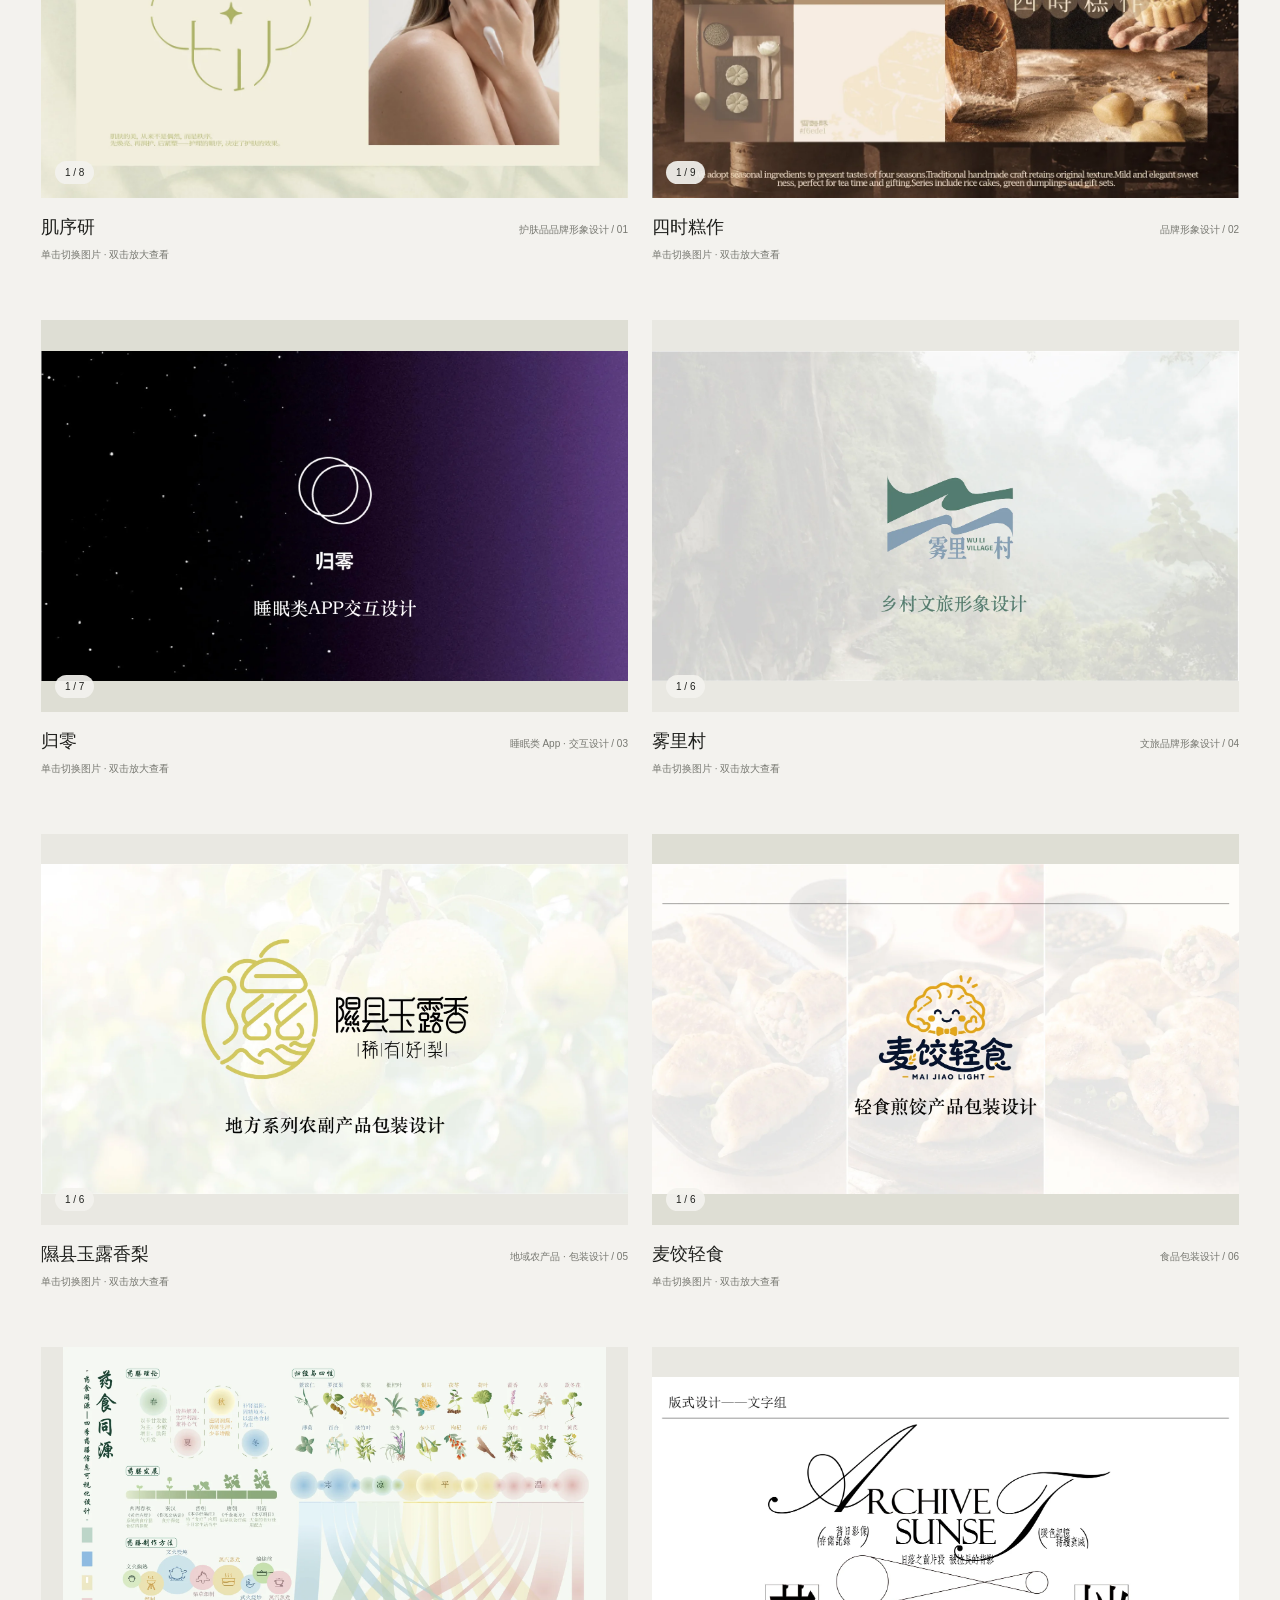
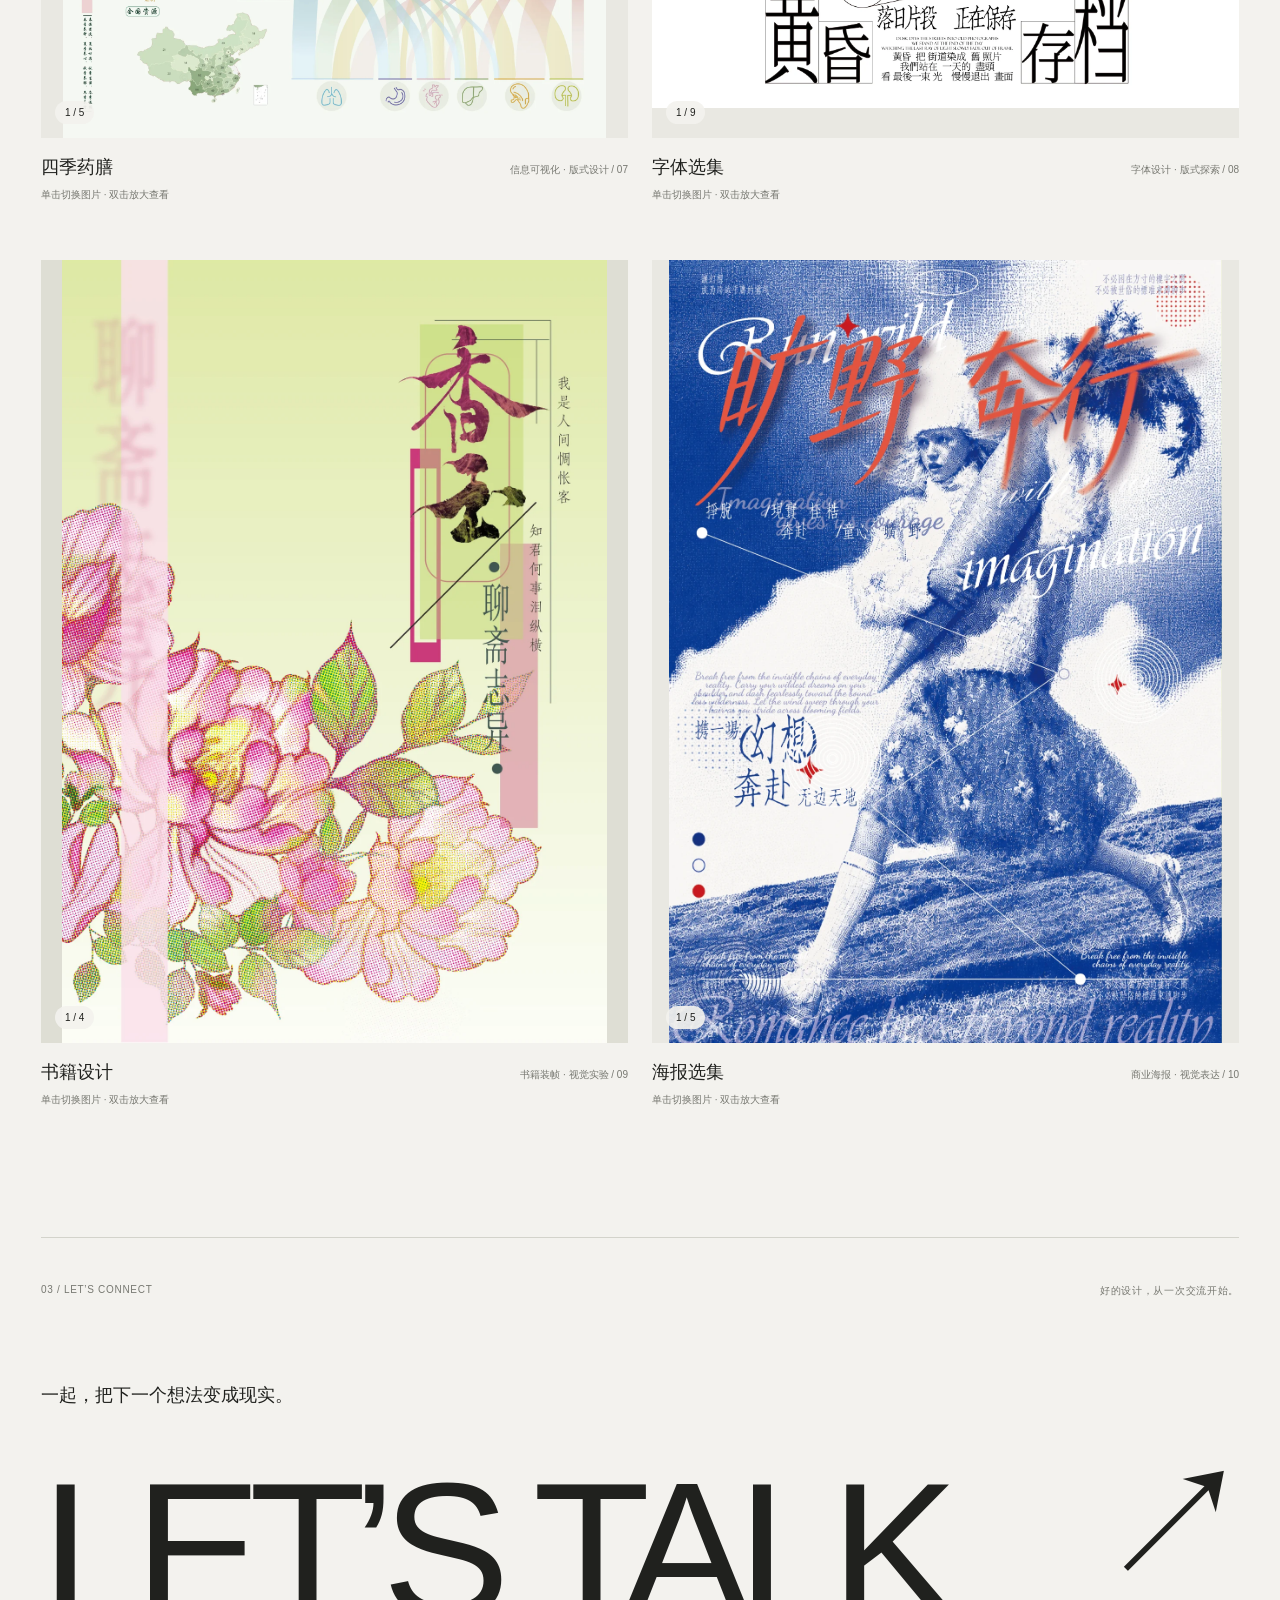
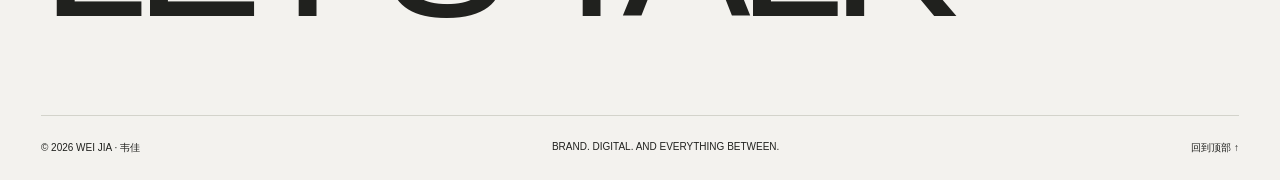
==== commit 3abee088: "Remove PDF portfolio links and online preview" ====
--- a/site/index.html
+++ b/site/index.html
@@ -4,7 +4,7 @@
 <body>
 <header><a class="logo" href="#" aria-label="WEI JIA 首页">WJ<span>®</span></a><span class="header-note">INDEPENDENT DESIGN PORTFOLIO</span><nav><a href="#profile">个人信息</a><a href="#about">设计能力</a><a href="#work">精选作品 <sup>10</sup></a><a href="#contact">联系 ↗</a></nav></header>
 <main>
-<section class="hero" aria-labelledby="name"><div class="hero-top"><span>韦佳 · 视觉与交互设计</span><span>BRAND / DIGITAL / VISUAL</span></div><div class="stage"><h1 id="name">WEI JIA</h1><div class="collage" aria-label="设计作品动态拼贴"><img class="float f1" decoding="async" fetchpriority="high" src="assets/project-16.webp" alt="肌序研护肤品品牌设计首页"><img class="float f2" decoding="async" src="assets/project-28.webp" alt="归零睡眠应用交互设计首页"><img class="float f3" decoding="async" src="assets/project-30.webp" alt="玉露香梨包装设计首页"><img class="float f4" decoding="async" src="assets/project-36.webp" alt="麦饺轻食包装设计首页"><img class="float f5" decoding="async" src="assets/project-17.webp" alt="雾里村文旅形象设计首页"></div></div><div class="hero-bottom"><p>让想法拥有形状，<br>让设计产生共鸣。</p><span class="hero-index">A SELECTED BODY OF WORK<br>BY WEI JIA</span><a href="#profile" class="scroll">向下探索 <span>↓</span></a></div><p class="pdf-note hero-pdf">也可以在线查看我的 <a href="pdf.html" target="_blank" rel="noopener">PDF 版作品集 ↗</a><span>原画质 PDF · 约 683 MB</span></p></section>
+<section class="hero" aria-labelledby="name"><div class="hero-top"><span>韦佳 · 视觉与交互设计</span><span>BRAND / DIGITAL / VISUAL</span></div><div class="stage"><h1 id="name">WEI JIA</h1><div class="collage" aria-label="设计作品动态拼贴"><img class="float f1" decoding="async" fetchpriority="high" src="assets/project-16.webp" alt="肌序研护肤品品牌设计首页"><img class="float f2" decoding="async" src="assets/project-28.webp" alt="归零睡眠应用交互设计首页"><img class="float f3" decoding="async" src="assets/project-30.webp" alt="玉露香梨包装设计首页"><img class="float f4" decoding="async" src="assets/project-36.webp" alt="麦饺轻食包装设计首页"><img class="float f5" decoding="async" src="assets/project-17.webp" alt="雾里村文旅形象设计首页"></div></div><div class="hero-bottom"><p>让想法拥有形状，<br>让设计产生共鸣。</p><span class="hero-index">A SELECTED BODY OF WORK<br>BY WEI JIA</span><a href="#profile" class="scroll">向下探索 <span>↓</span></a></div></section>
 <section id="profile" class="profile section" aria-labelledby="profile-title">
   <div class="eyebrow"><span>PROFILE / 个人信息</span><span>以设计表达想法，以好奇探索可能。</span></div>
   <div class="profile-layout">
@@ -23,7 +23,7 @@
   </div>
 </section>
 <section id="about" class="about section"><div class="eyebrow"><span>01 / ABOUT & CAPABILITIES</span><span>设计，连接感受与表达。</span></div><div class="intro"><h2>从品牌的第一印象，<br>到每一次<span>细腻体验。</span></h2><div class="intro-copy"><p>你好，我是韦佳。我的设计实践涵盖品牌形象、数字交互、包装与平面视觉。从一个概念出发，探索文字、图形、色彩与体验之间的关系。</p><p>以清晰的逻辑组织信息，以有温度的视觉传达想法。</p></div></div><div class="capabilities"><div><span>01</span><h3>品牌形象</h3><p>Brand Identity</p><small>标志设计 / 视觉系统 / 品牌应用</small></div><div><span>02</span><h3>交互体验</h3><p>Digital Experience</p><small>用户体验 / 界面设计 / 交互流程</small></div><div><span>03</span><h3>包装设计</h3><p>Packaging Design</p><small>产品包装 / 视觉叙事 / 系列延展</small></div><div><span>04</span><h3>平面视觉</h3><p>Graphic & Editorial</p><small>字体 / 海报 / 书籍 / 信息编排</small></div></div></section>
-<section id="work" class="section work"><div class="eyebrow"><span>02 / SELECTED WORK</span><span>探索不同尺度的设计表达</span></div><div class="work-heading"><h2>精选作品<span>（10）</span></h2><div class="filters" role="group" aria-label="作品分类"><button class="active" data-filter="all">全部</button><button data-filter="brand">品牌</button><button data-filter="digital">交互</button><button data-filter="pack">包装</button><button data-filter="graphic">视觉</button></div></div><p class="pdf-note work-pdf">如果图片加载不出来，可以 <a href="pdf.html" target="_blank" rel="noopener">点击在线查看 PDF 版作品集 ↗</a><span>原画质 PDF · 在线浏览，首次加载可能较慢</span></p><div id="projects" class="projects"></div></section>
+<section id="work" class="section work"><div class="eyebrow"><span>02 / SELECTED WORK</span><span>探索不同尺度的设计表达</span></div><div class="work-heading"><h2>精选作品<span>（10）</span></h2><div class="filters" role="group" aria-label="作品分类"><button class="active" data-filter="all">全部</button><button data-filter="brand">品牌</button><button data-filter="digital">交互</button><button data-filter="pack">包装</button><button data-filter="graphic">视觉</button></div></div><div id="projects" class="projects"></div></section>
 <section id="contact" class="contact section"><div class="eyebrow"><span>03 / LET’S CONNECT</span><span>好的设计，从一次交流开始。</span></div><p>一起，把下一个想法变成现实。</p><a class="contact-title" href="#contact-note" id="contact-action" aria-expanded="false" aria-controls="contact-note">LET’S TALK<span>↗</span></a><div id="contact-note" hidden><a href="tel:17788663022">TEL：17788663022</a><a href="mailto:2807574964@qq.com">EMAIL：2807574964@qq.com</a><p>vx：17788663022</p></div><footer><span>© 2026 WEI JIA · 韦佳</span><span>BRAND. DIGITAL. AND EVERYTHING BETWEEN.</span><a href="#">回到顶部 ↑</a></footer></section>
 </main>
 <dialog id="project-dialog"><div class="dialog-bar"><div><span id="dialog-type"></span><h2 id="dialog-title"></h2></div><button id="close-dialog" aria-label="关闭项目">关闭 ×</button></div><div id="dialog-images"></div></dialog>
--- a/site/refinements.css
+++ b/site/refinements.css
@@ -8,12 +8,6 @@
 .collage .f4{left:65%;right:auto;top:42%;width:20%;height:48%;--rot:8deg}
 .collage .f5{left:81%;right:auto;top:1%;width:17%;height:48%;--rot:-5deg}
 .projects{align-items:start}
-.pdf-note{font-size:12px;line-height:1.9;color:var(--muted)}
-.pdf-note a{color:var(--ink);text-decoration:underline;text-underline-offset:4px}
-.pdf-note span{margin-left:18px;font-size:10px}
-.hero-pdf{margin:22px 0 0}
-.work-pdf{margin:-15px 0 35px}
-@media(max-width:760px){.pdf-note span{display:block;margin-left:0}.work-pdf{margin:0 0 25px}}
 .profile{min-height:90svh}
 .profile-layout{display:grid;grid-template-columns:1fr 1.2fr;gap:12%;margin-top:65px}
 .profile-label{font-size:10px;letter-spacing:1px;color:var(--muted)}
